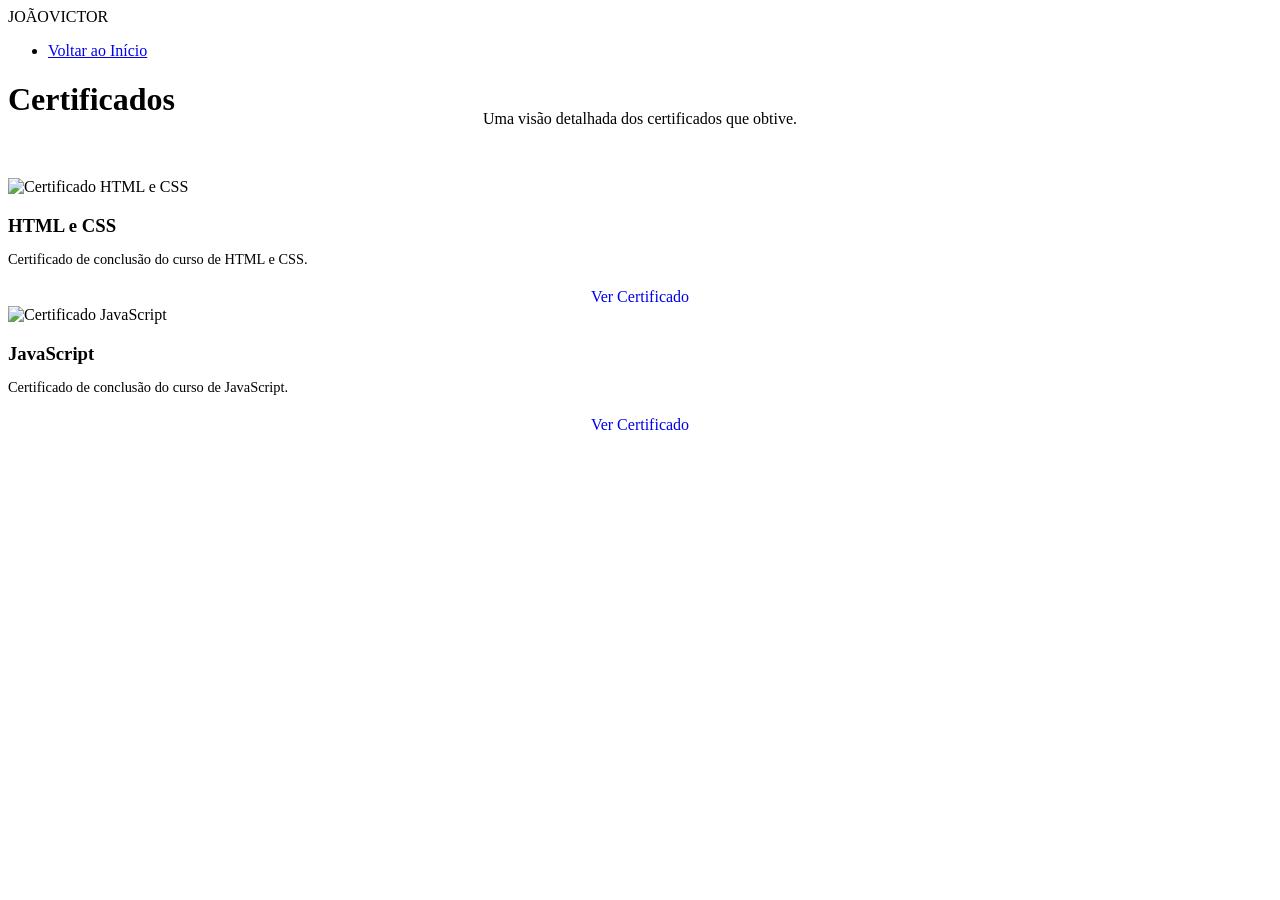
==== pages/certificados.html @ 56cbf88a "nova pag" ====
<!DOCTYPE html>
<html lang="pt-br">
<head>
    <meta charset="UTF-8">
    <meta name="viewport" content="width=device-width, initial-scale=1.0">
    <title> Certificados | João Victor</title>
</head>
<body>
    
    <header class="header-container">
        <nav class="navegacao">
            <div class="logo">JOÃO<span>VICTOR</span></div>
            <ul class="menu">
                <li><a href="../index.html" class="menu-link">Voltar ao Início</a></li>
            </ul>
        </nav>
    </header>

    <main class="section-container">
        <div class="catalog-header" data-anime="up">
            <h1 class="section-title">Certificados</h1>
            <p style="text-align: center; color: var(--text-gray); margin-top: -30px; margin-bottom: 50px;">
                Uma visão detalhada dos certificados que obtive.
            </p>
        </div>

        <div class="certificados-grid">

            <div class="certificado-card" data-anime="up">
                <div class="card-img">
                    <img src="../assets/IMG/certificado-html-css.png" alt="Certificado HTML e CSS">
                </div>
                <div class="card-body">
                    <h3 style="color: var(--primary); margin-bottom: 10px;">HTML e CSS</h3>
                    <p style="color: var(--text-gray); font-size: 0.9rem; margin-bottom: 15px;">
                        Certificado de conclusão do curso de HTML e CSS.
                    </p>
                    <a href="../assets/IMG/certificado-html-css.png" class="btn-enviar" style="display: block; text-align: center; text-decoration: none; margin-top: 20px;">Ver Certificado</a>
                </div>
            </div>

            <div class="certificado-card" data-anime="up">
                <div class="card-img">
                    <img src="../assets/IMG/certificado-js.png" alt="Certificado JavaScript">
                </div>
                <div class="card-body">
                    <h3 style="color: var(--primary); margin-bottom: 10px;">JavaScript</h3>
                    <p style="color: var(--text-gray); font-size: 0.9rem; margin-bottom: 15px;">
                        Certificado de conclusão do curso de JavaScript.
                    </p>
                    <a href="../assets/IMG/certificado-js.png" class="btn-enviar" style="display: block; text-align: center; text-decoration: none; margin-top: 20px;">Ver Certificado</a>
                </div>
            </div>

        </div>
</body>
</html>
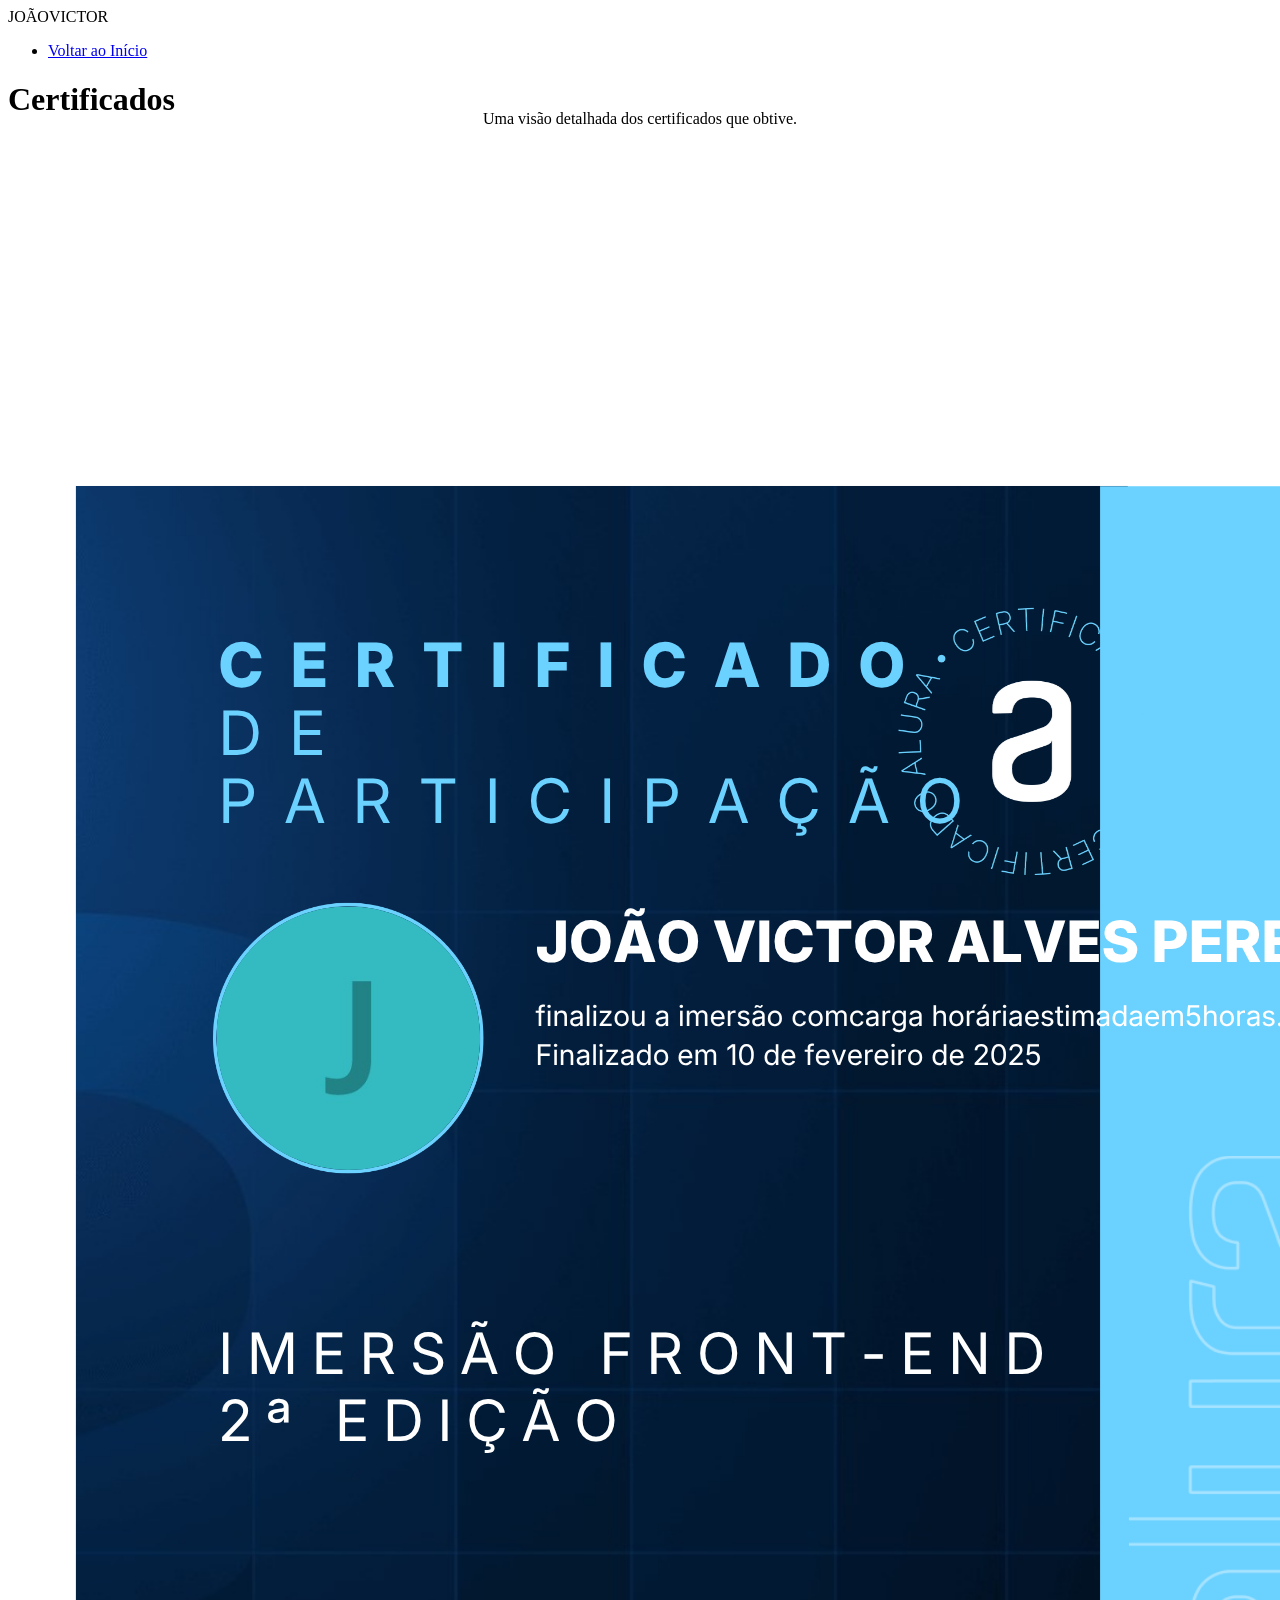
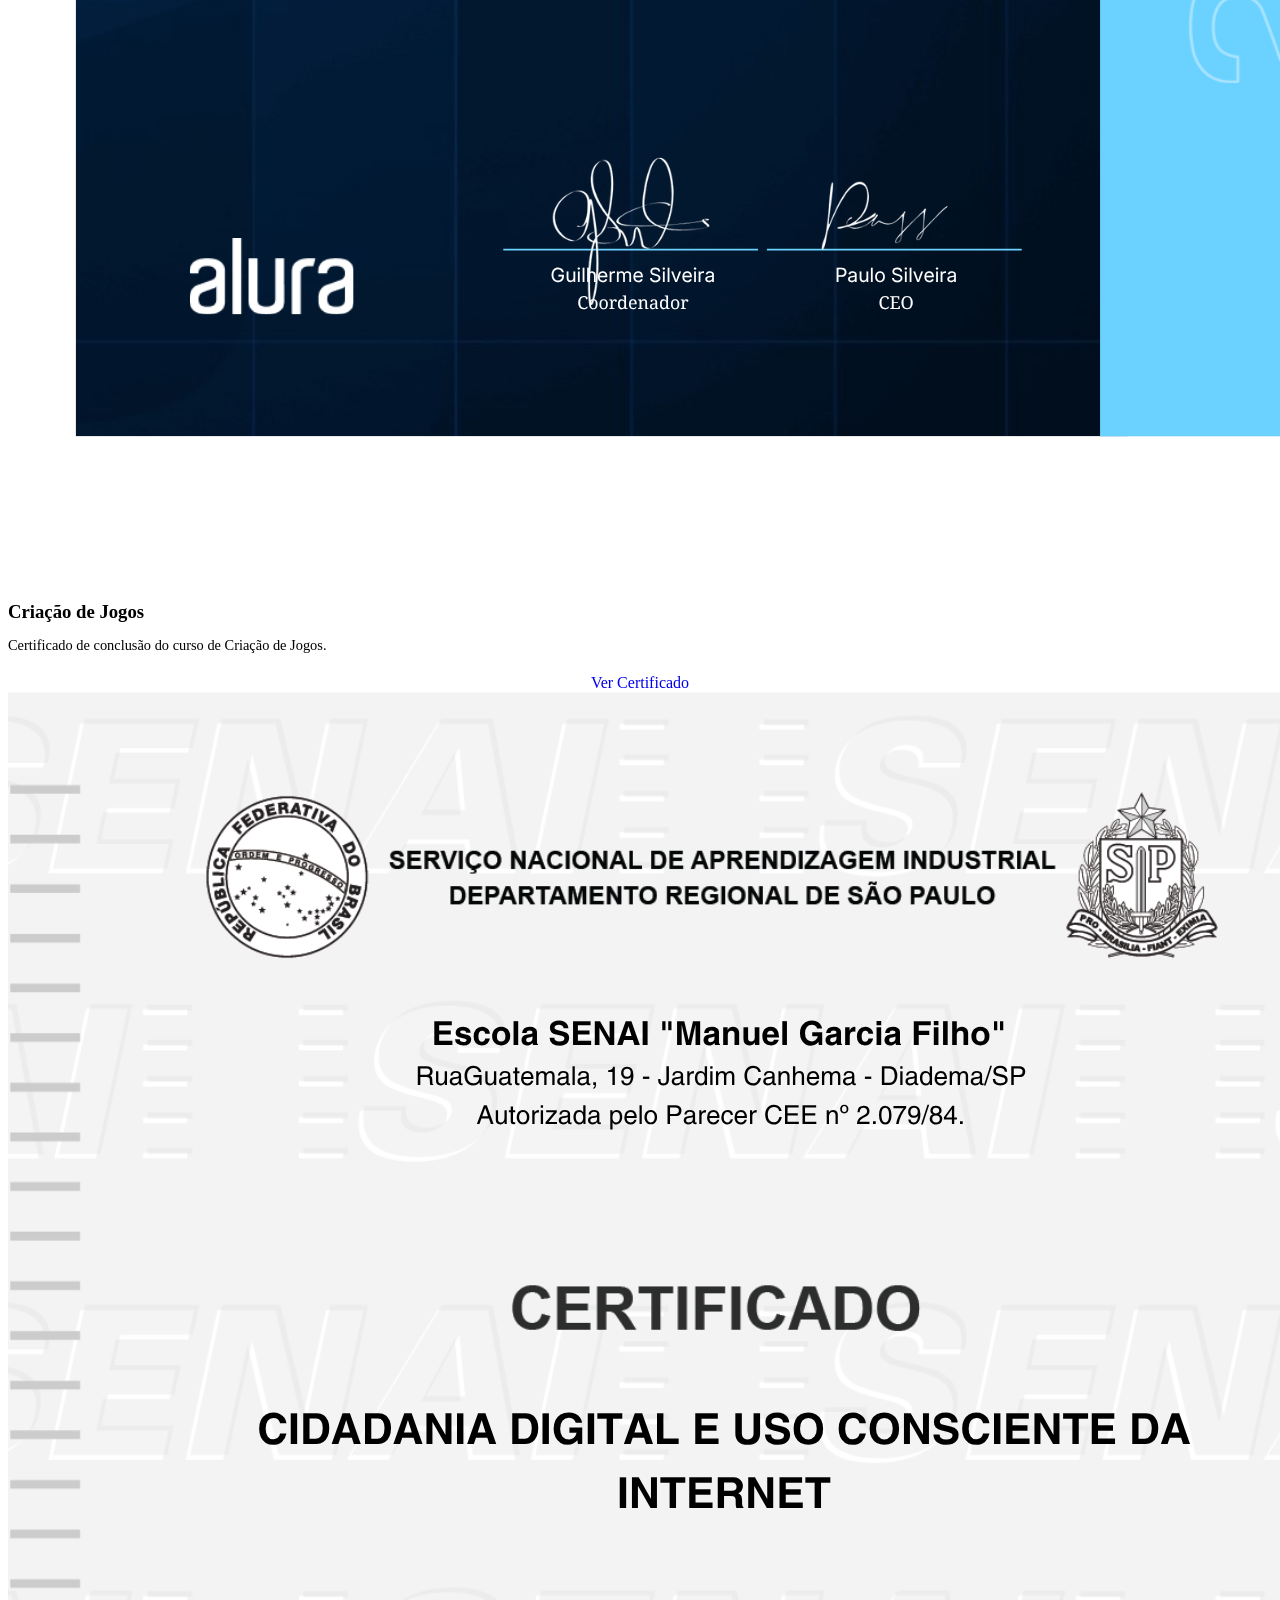
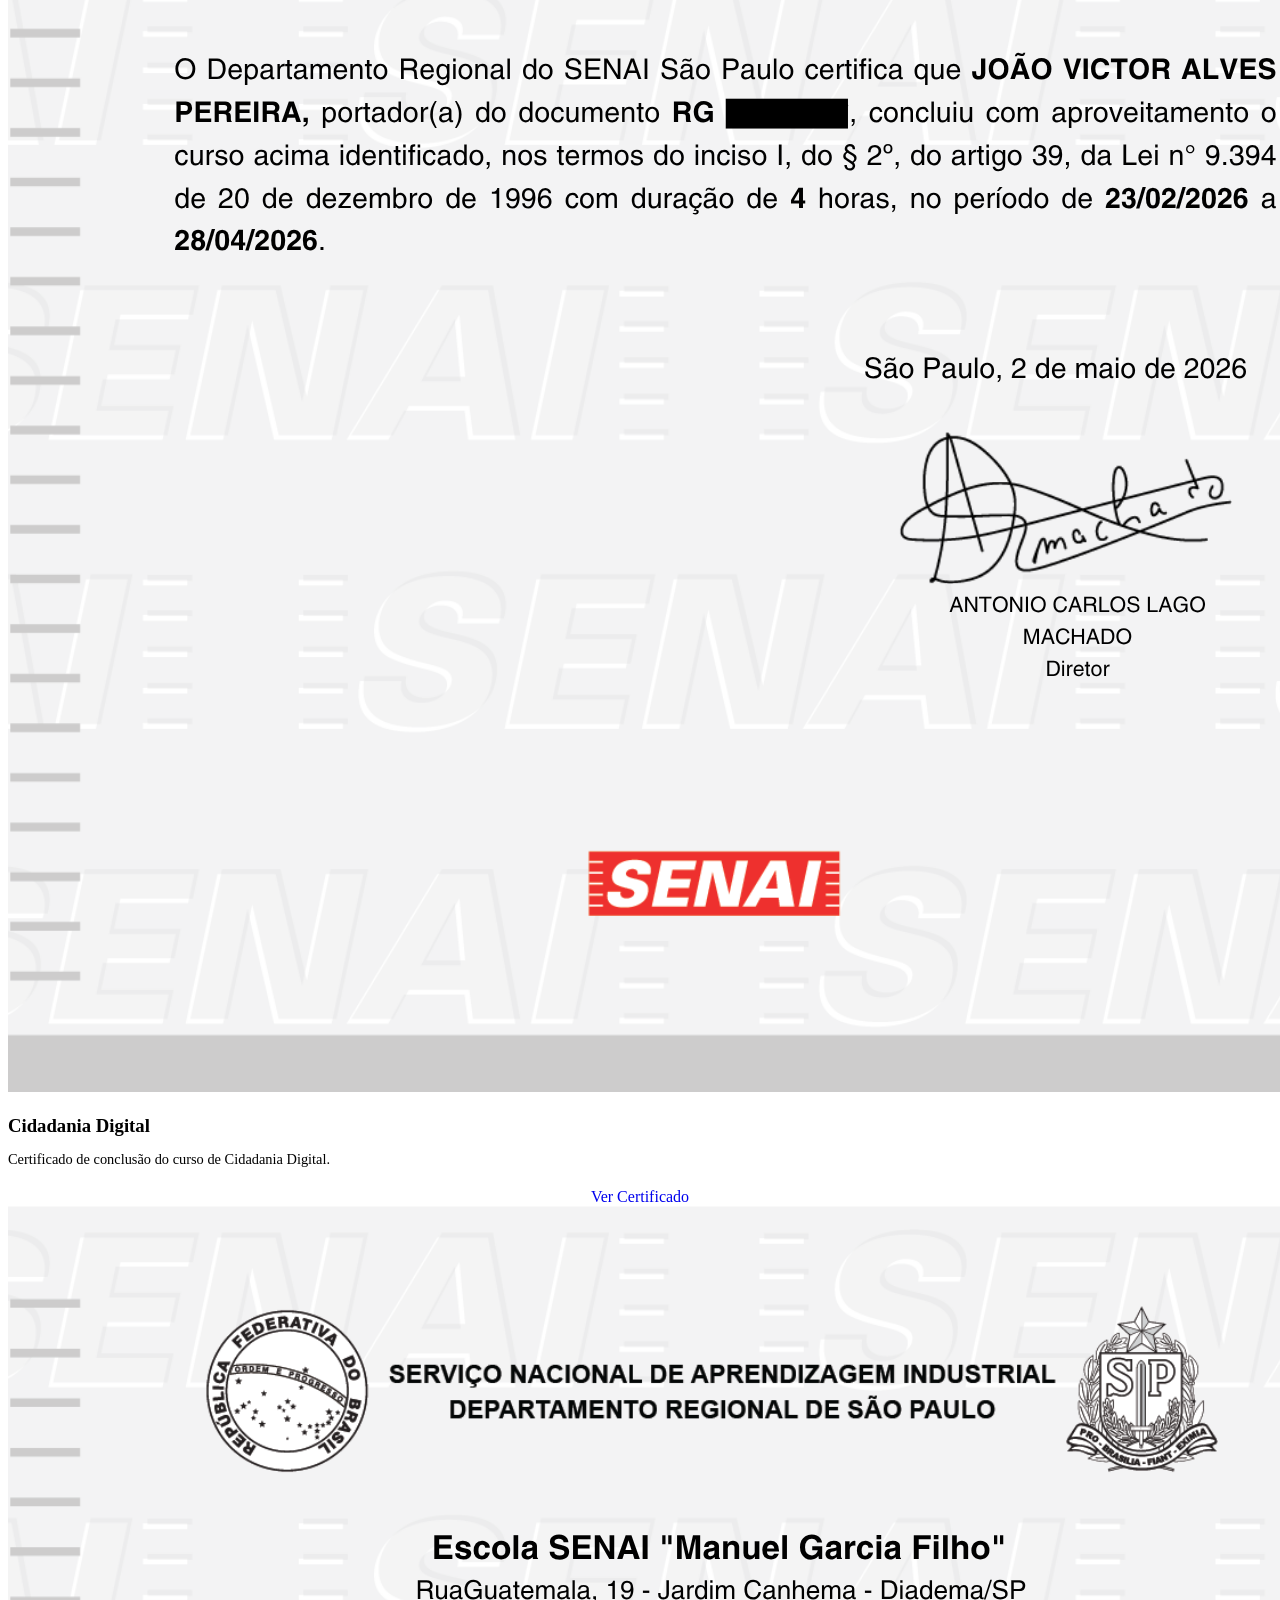
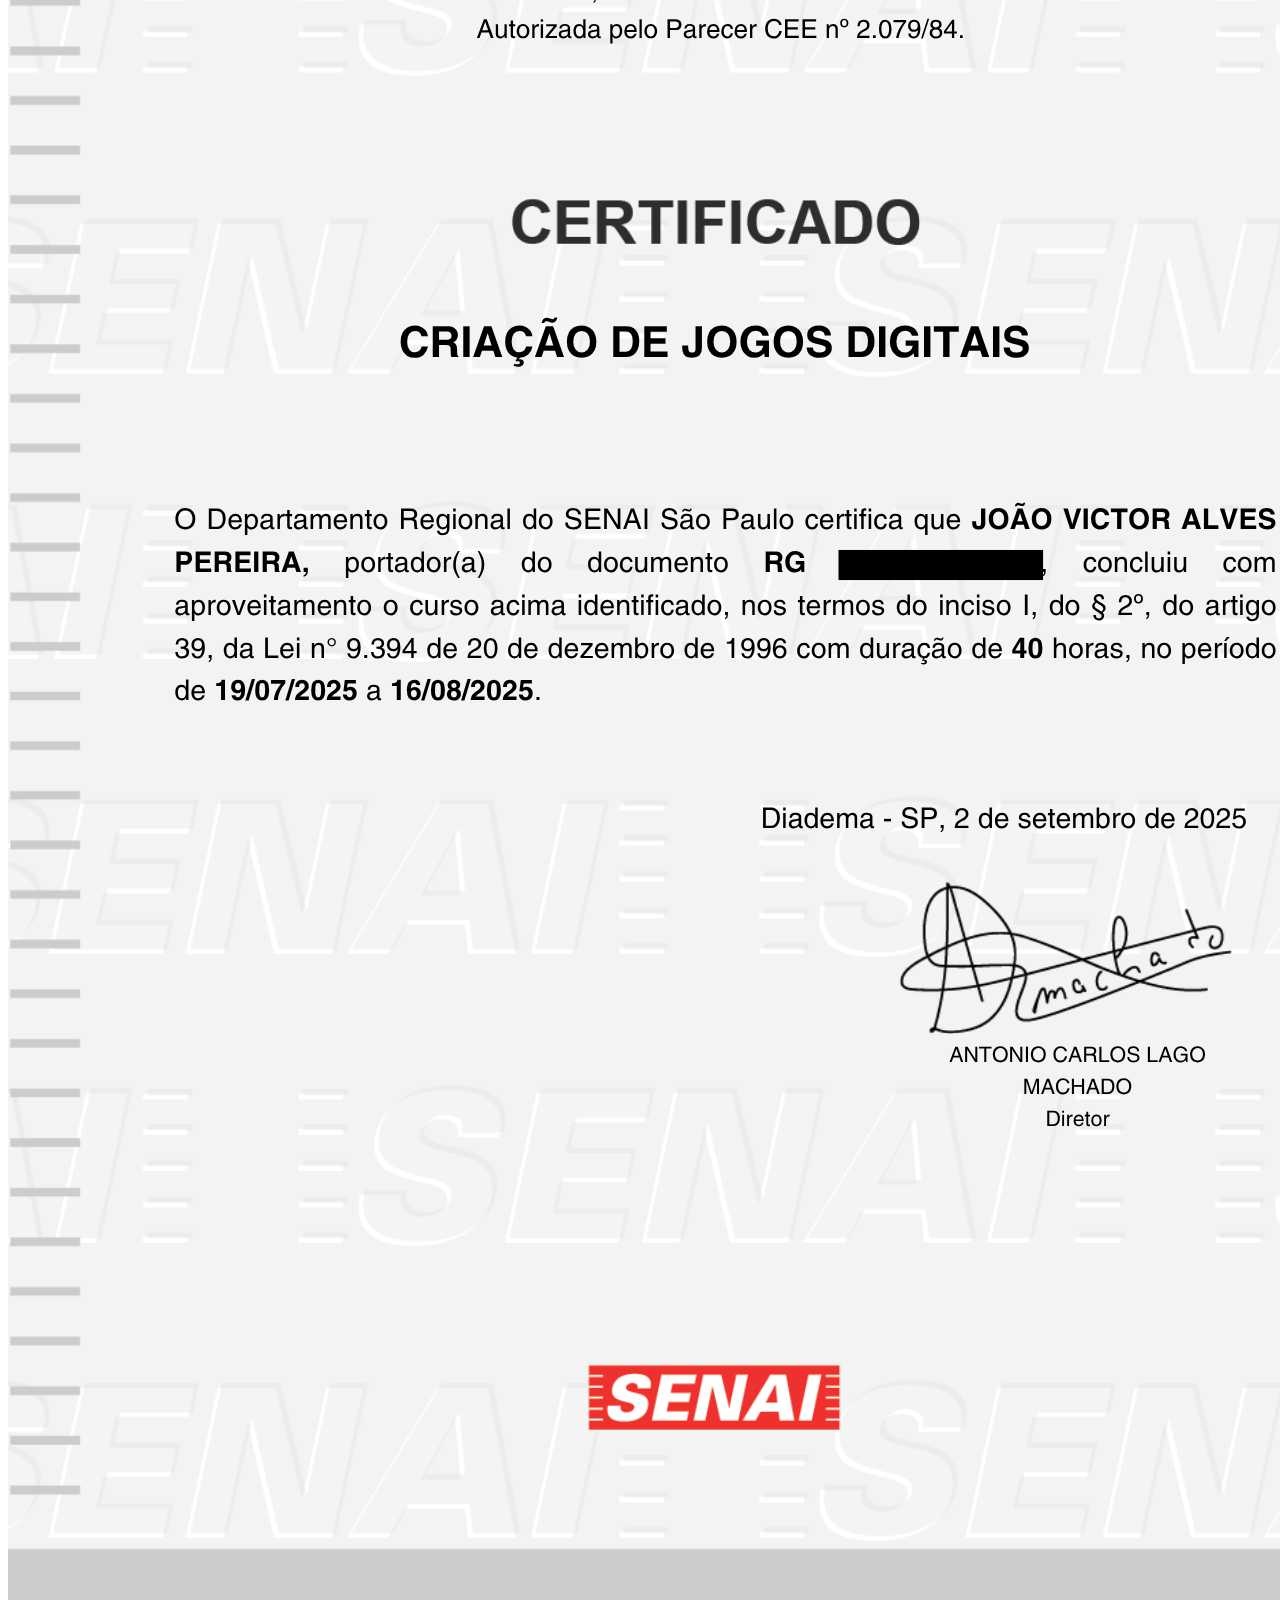
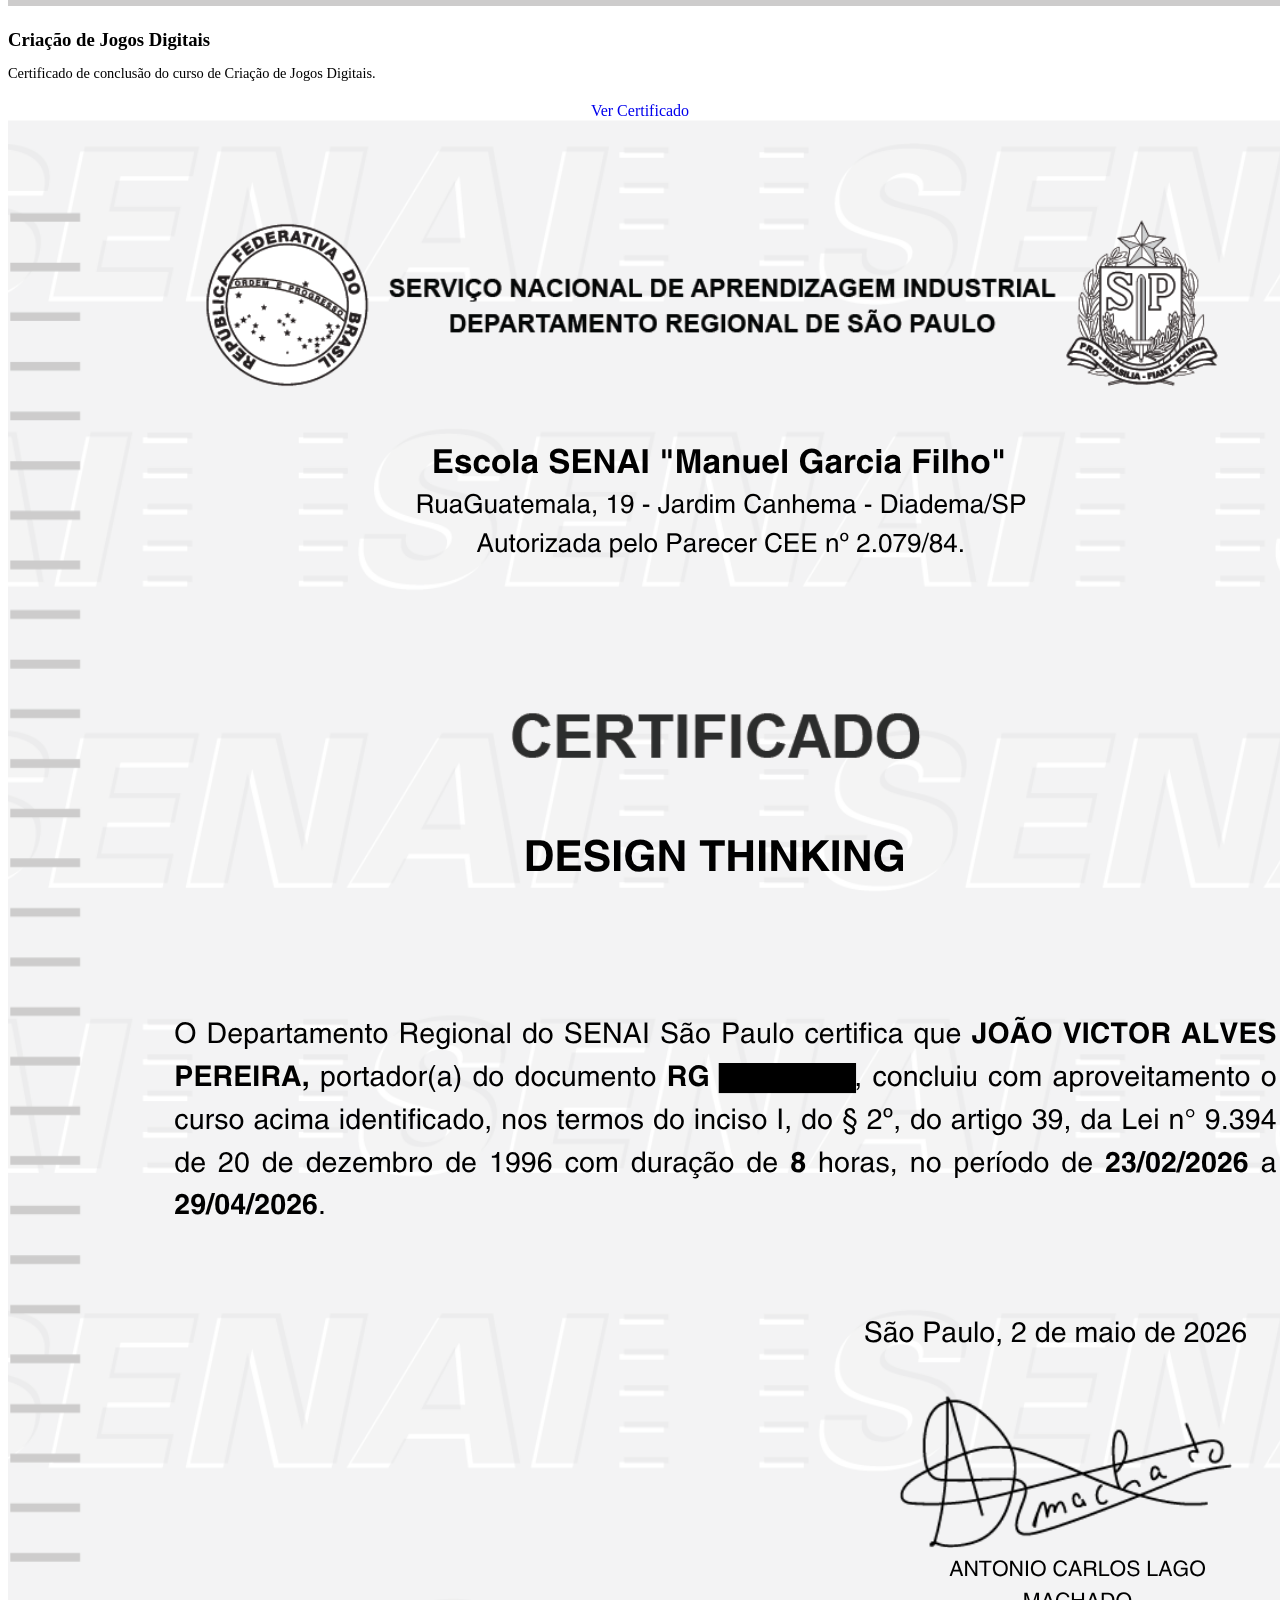
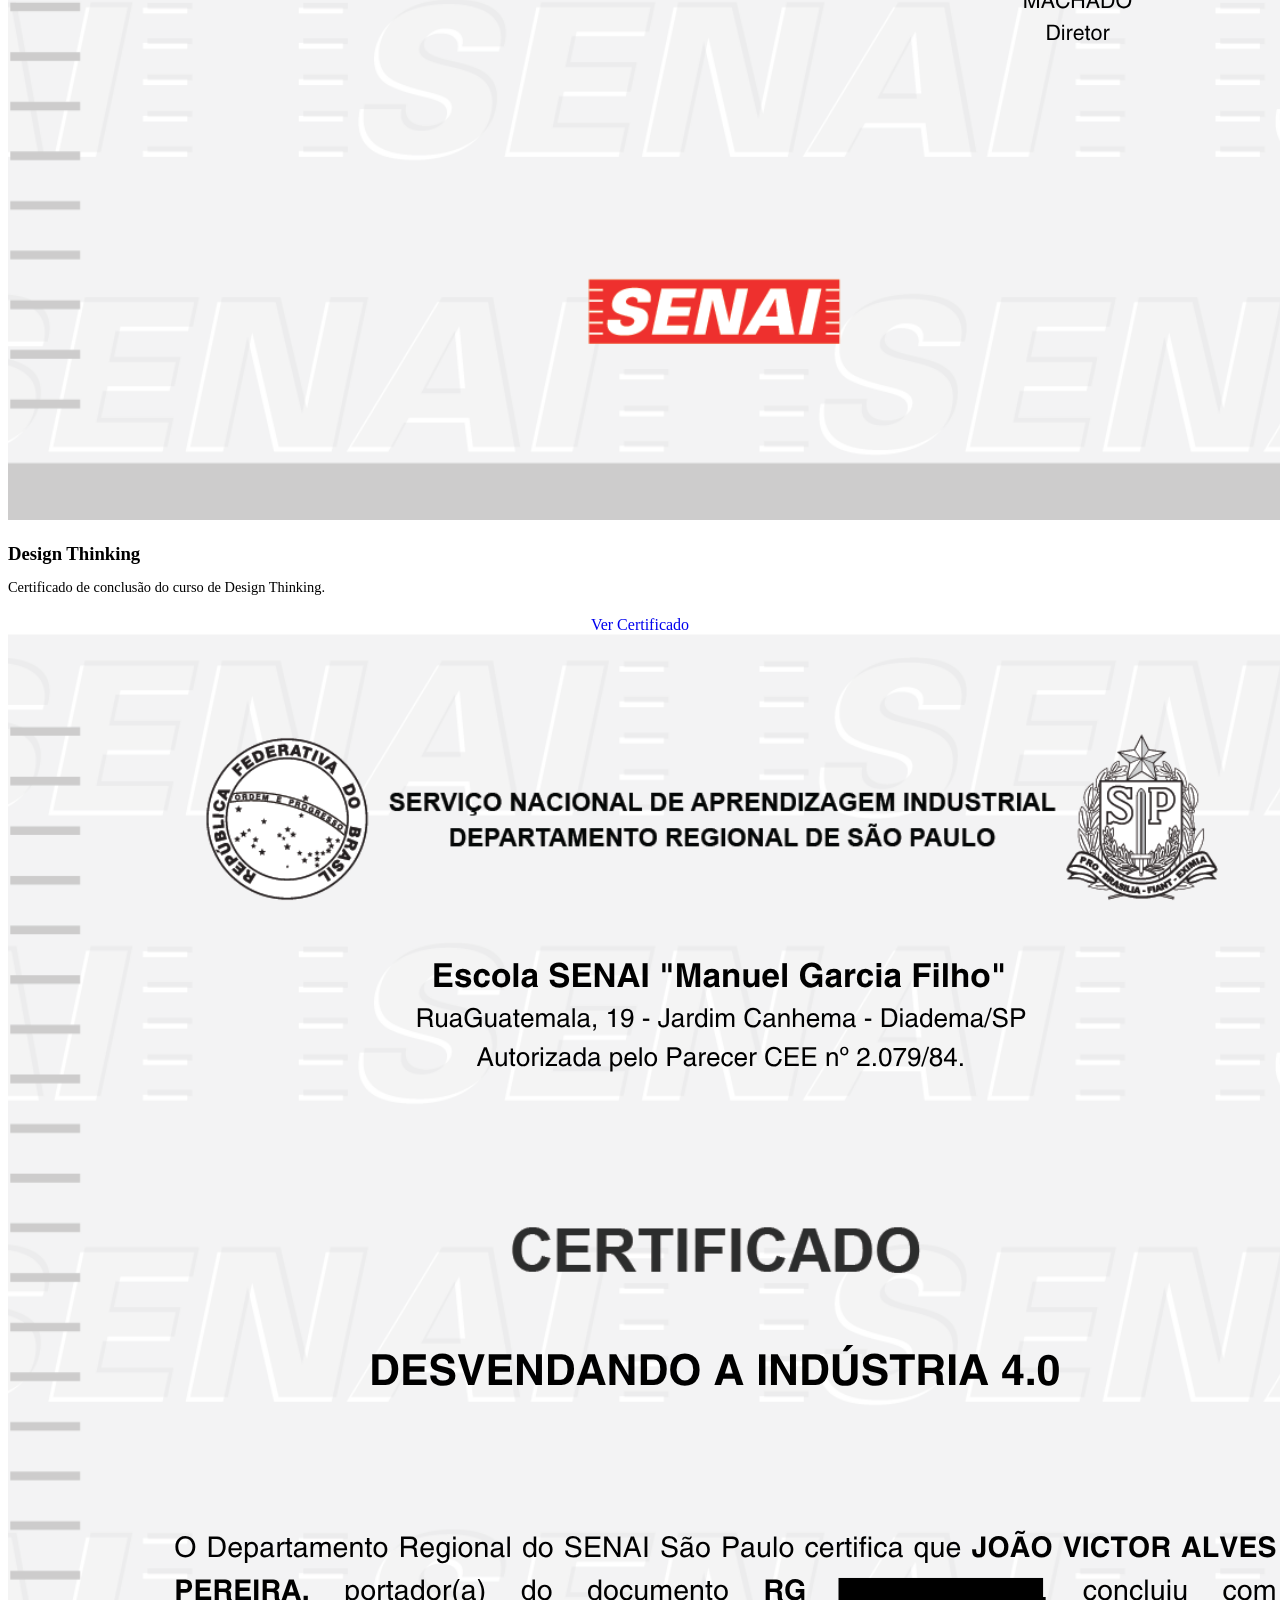
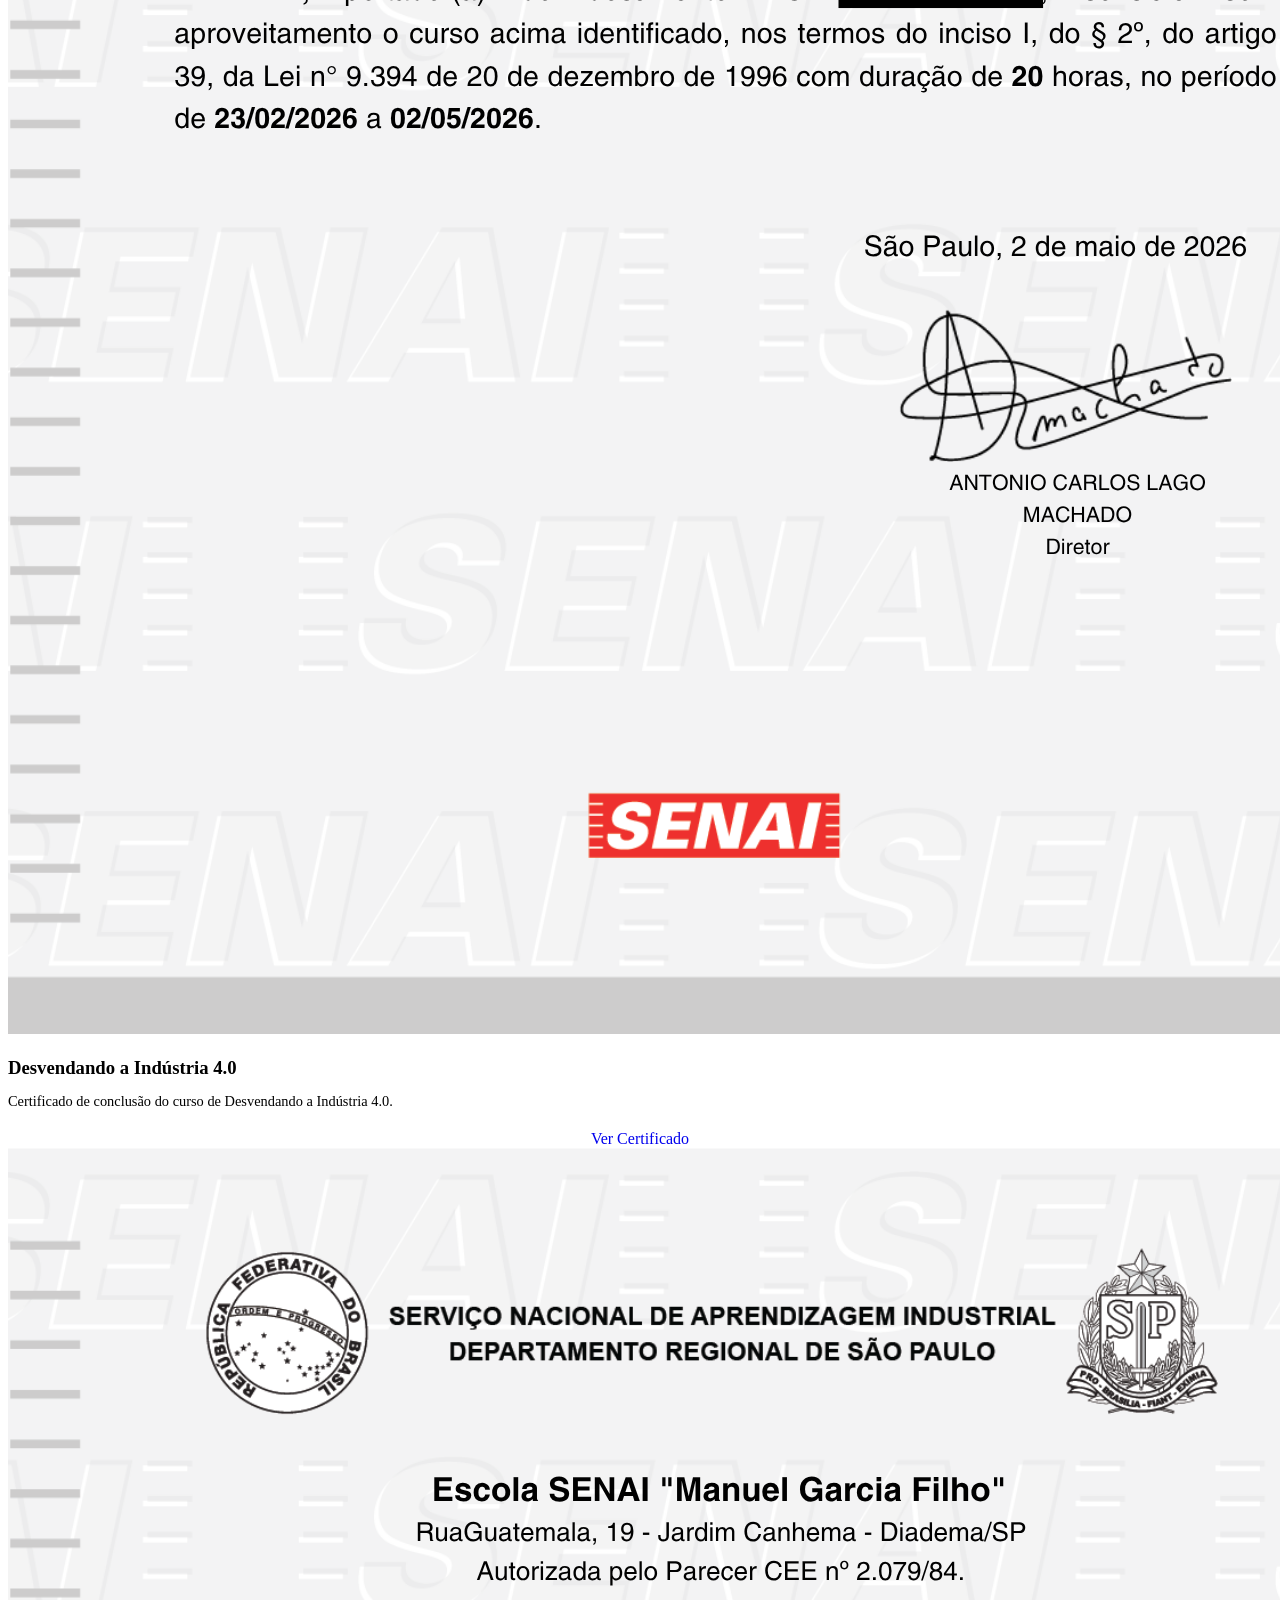
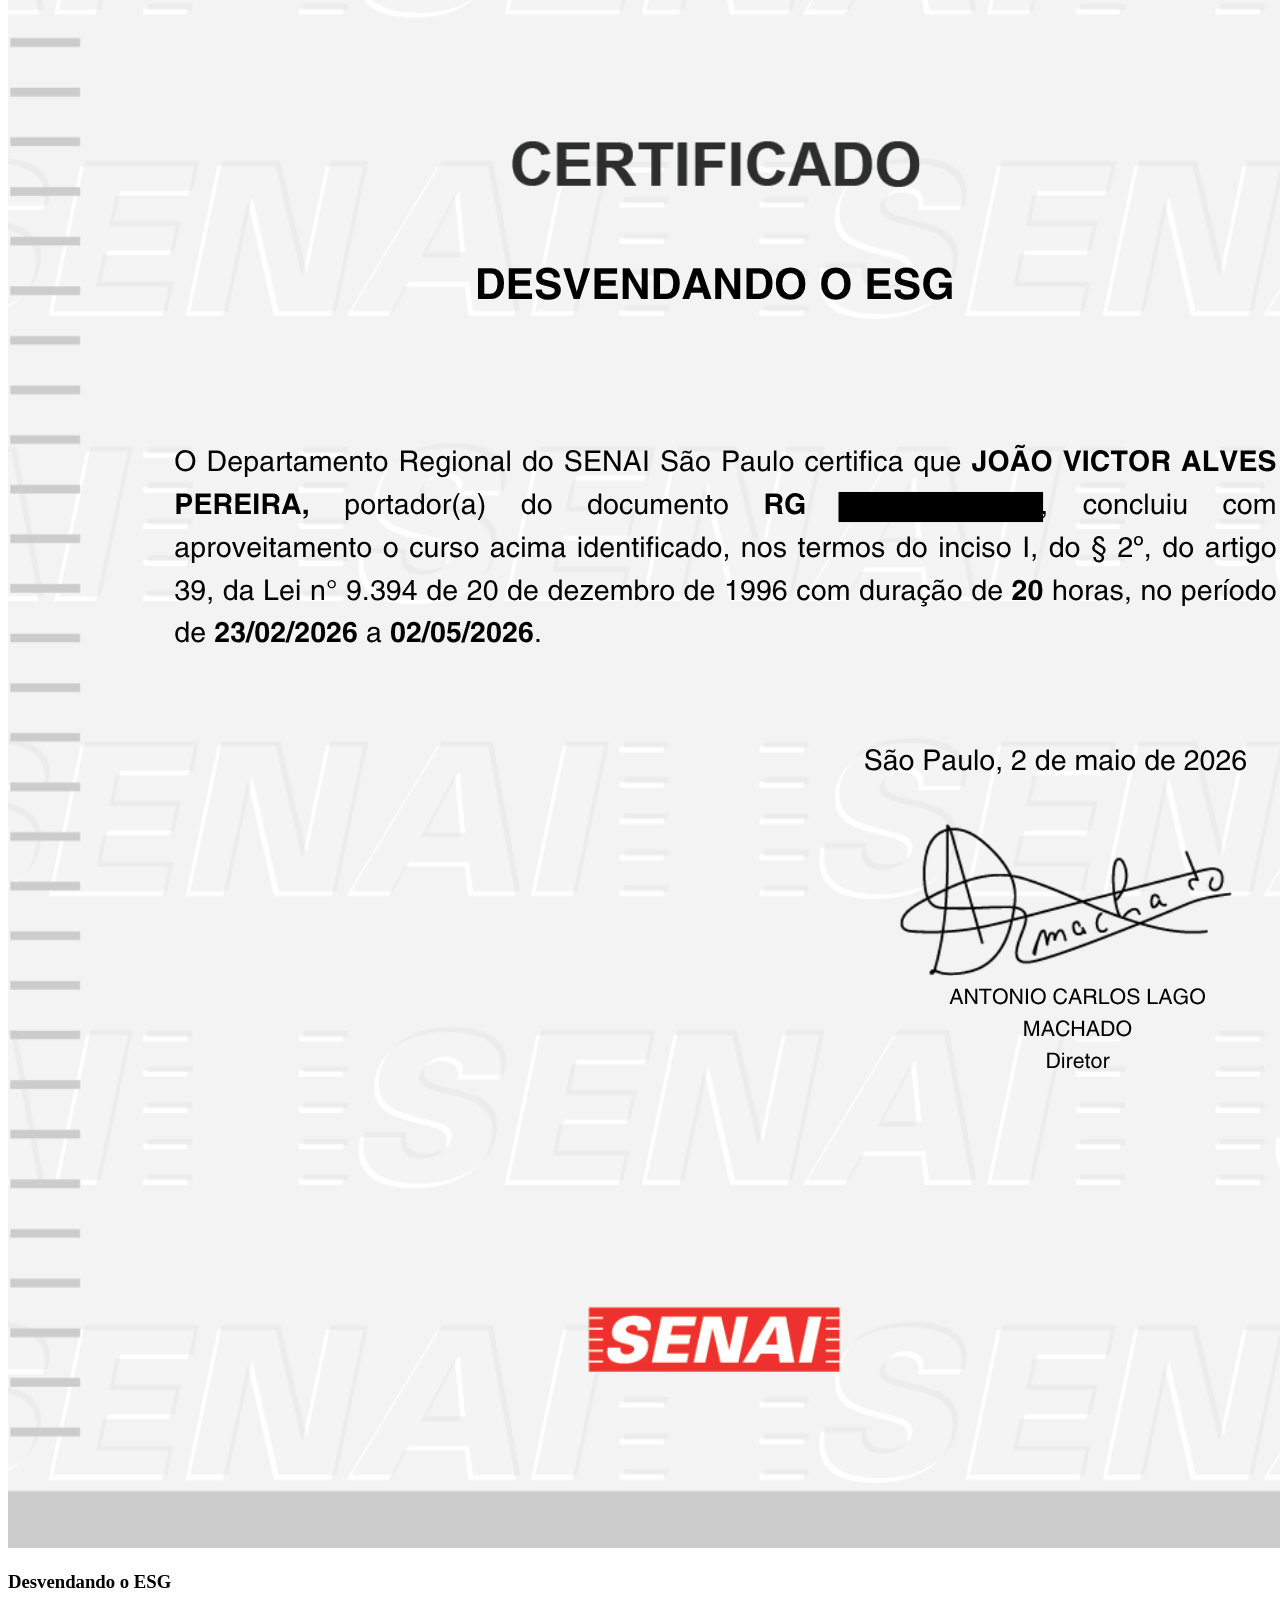
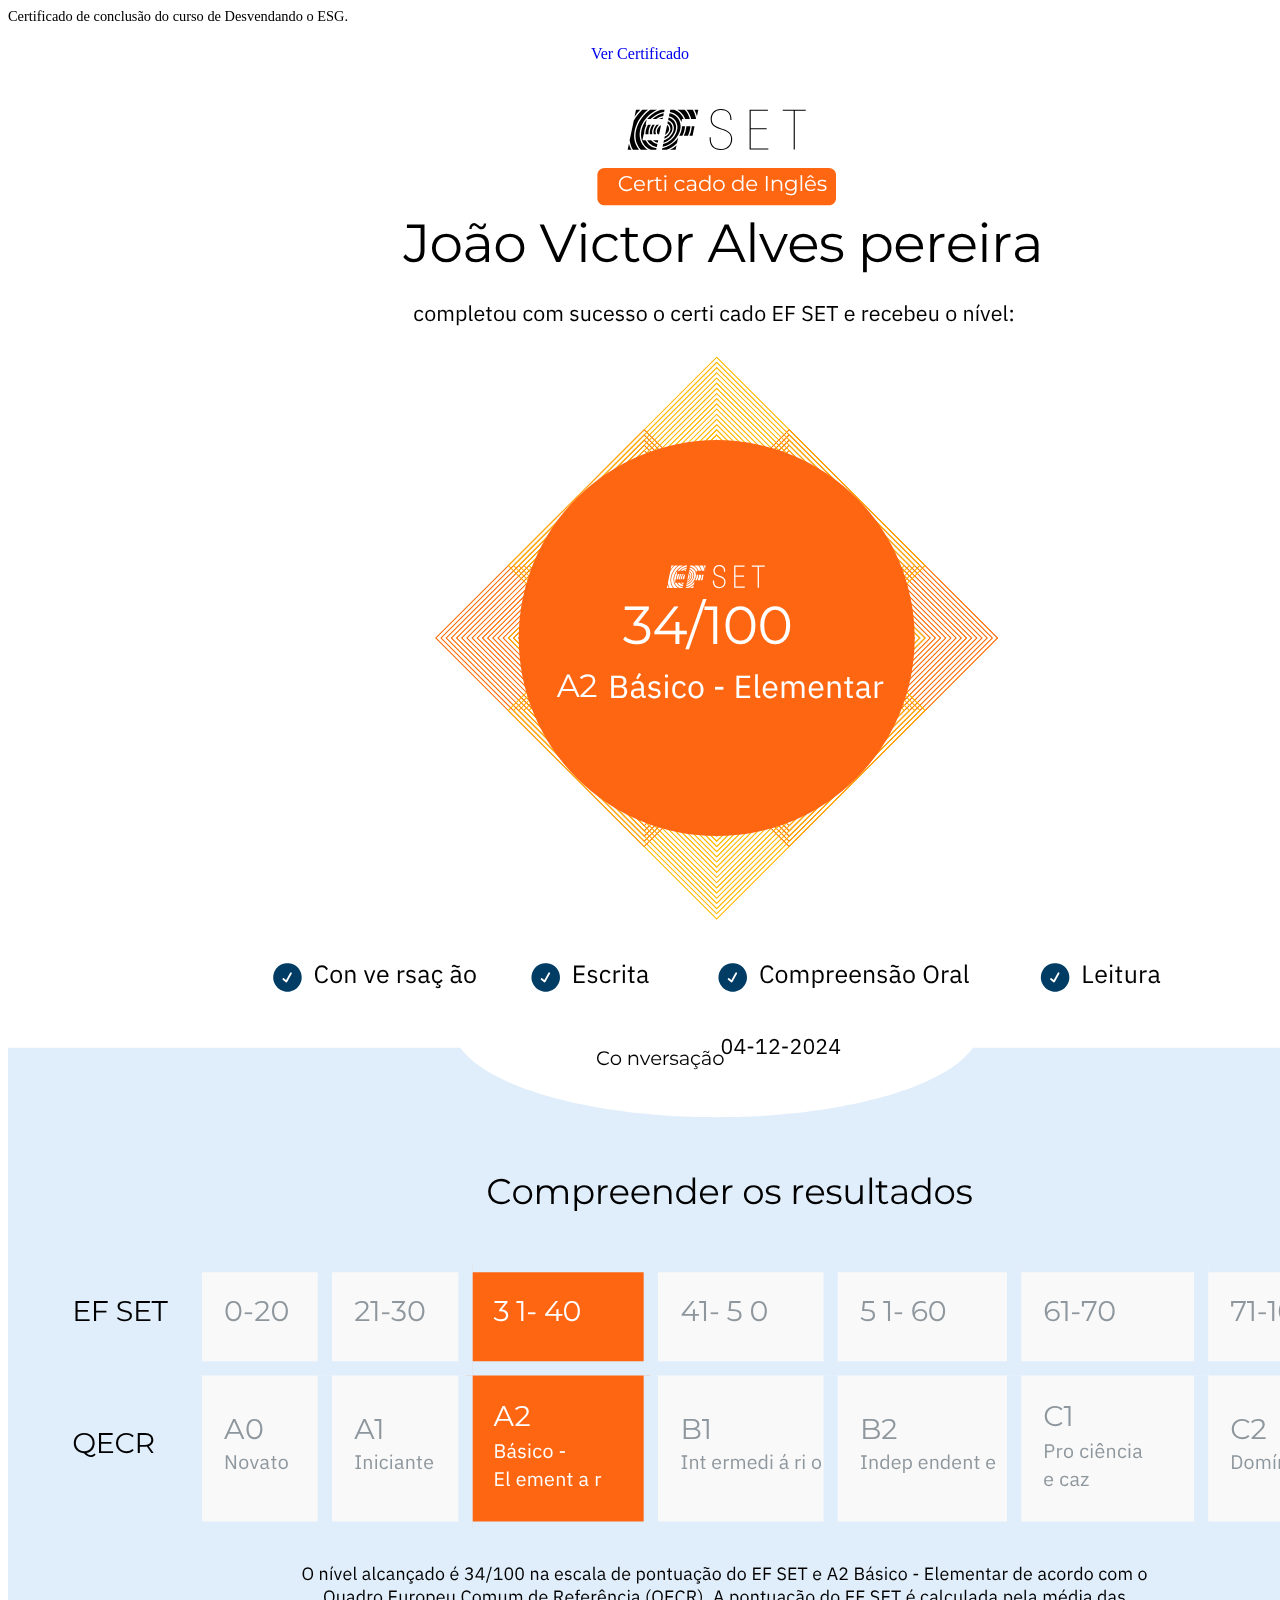
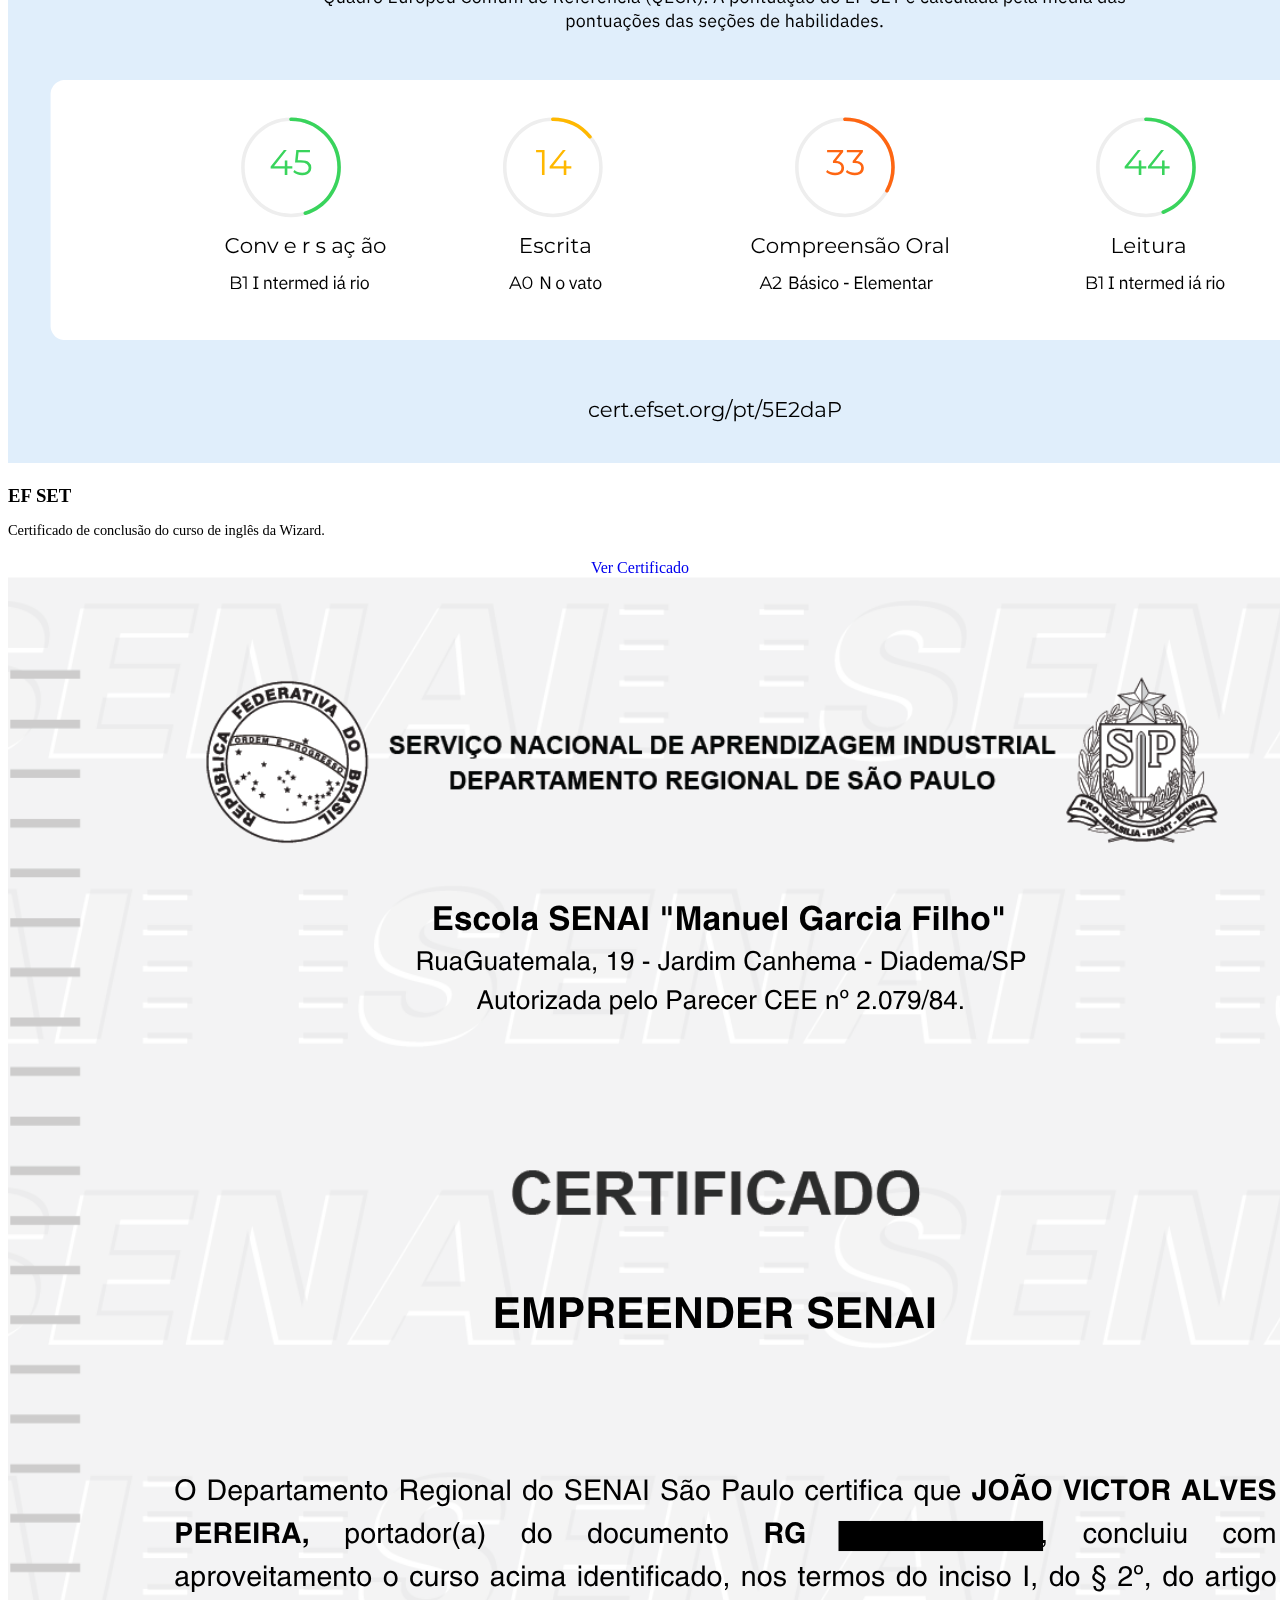
==== commit 974d655b: "adicionado nova pag e certificados" ====
--- a/pages/certificados.html
+++ b/pages/certificados.html
@@ -28,27 +28,209 @@
 
             <div class="certificado-card" data-anime="up">
                 <div class="card-img">
-                    <img src="../assets/IMG/certificado-html-css.png" alt="Certificado HTML e CSS">
-                </div>
-                <div class="card-body">
-                    <h3 style="color: var(--primary); margin-bottom: 10px;">HTML e CSS</h3>
-                    <p style="color: var(--text-gray); font-size: 0.9rem; margin-bottom: 15px;">
-                        Certificado de conclusão do curso de HTML e CSS.
-                    </p>
-                    <a href="../assets/IMG/certificado-html-css.png" class="btn-enviar" style="display: block; text-align: center; text-decoration: none; margin-top: 20px;">Ver Certificado</a>
-                </div>
-            </div>
-
-            <div class="certificado-card" data-anime="up">
-                <div class="card-img">
-                    <img src="../assets/IMG/certificado-js.png" alt="Certificado JavaScript">
-                </div>
-                <div class="card-body">
-                    <h3 style="color: var(--primary); margin-bottom: 10px;">JavaScript</h3>
-                    <p style="color: var(--text-gray); font-size: 0.9rem; margin-bottom: 15px;">
-                        Certificado de conclusão do curso de JavaScript.
-                    </p>
-                    <a href="../assets/IMG/certificado-js.png" class="btn-enviar" style="display: block; text-align: center; text-decoration: none; margin-top: 20px;">Ver Certificado</a>
+                    <img src="../assets/IMG/certificados/alura.png" alt="Certificado Alura">
+                </div>
+                <div class="card-body">
+                    <h3 style="color: var(--primary); margin-bottom: 10px;">Criação de Jogos</h3>
+                    <p style="color: var(--text-gray); font-size: 0.9rem; margin-bottom: 15px;">
+                        Certificado de conclusão do curso de Criação de Jogos.
+                    </p>
+                    <a href="../assets/IMG/certificados/alura.png" class="btn-enviar" style="display: block; text-align: center; text-decoration: none; margin-top: 20px;">Ver Certificado</a>
+                </div>
+            </div>
+
+            <div class="certificado-card" data-anime="up">
+                <div class="card-img">
+                    <img src="../assets/IMG/certificados/cidadania digital.png" alt="Certificado Cidadania Digital">
+                </div>
+                <div class="card-body">
+                    <h3 style="color: var(--primary); margin-bottom: 10px;">Cidadania Digital</h3>
+                    <p style="color: var(--text-gray); font-size: 0.9rem; margin-bottom: 15px;">
+                        Certificado de conclusão do curso de Cidadania Digital.
+                    </p>
+                    <a href="../assets/IMG/certificados/cidadania digital.png" class="btn-enviar" style="display: block; text-align: center; text-decoration: none; margin-top: 20px;">Ver Certificado</a>
+                </div>
+            </div>
+
+            <div class="certificado-card" data-anime="up">
+                <div class="card-img">
+                    <img src="../assets/IMG/certificados/criacao de jogos digitais.png" alt="Certificado Criação de Jogos Digitais">
+                </div>
+                <div class="card-body">
+                    <h3 style="color: var(--primary); margin-bottom: 10px;">Criação de Jogos Digitais</h3>
+                    <p style="color: var(--text-gray); font-size: 0.9rem; margin-bottom: 15px;">
+                        Certificado de conclusão do curso de Criação de Jogos Digitais.
+                    </p>
+                    <a href="../assets/IMG/certificados/criacao de jogos digitais.png" class="btn-enviar" style="display: block; text-align: center; text-decoration: none; margin-top: 20px;">Ver Certificado</a>
+                </div>
+            </div>
+
+            <div class="certificado-card" data-anime="up">
+                <div class="card-img">
+                    <img src="../assets/IMG/certificados/design thinking.png" alt="Certificado Design Thinking">
+                </div>
+                <div class="card-body">
+                    <h3 style="color: var(--primary); margin-bottom: 10px;">Design Thinking</h3>
+                    <p style="color: var(--text-gray); font-size: 0.9rem; margin-bottom: 15px;">
+                        Certificado de conclusão do curso de Design Thinking.
+                    </p>
+                    <a href="../assets/IMG/certificados/design thinking.png" class="btn-enviar" style="display: block; text-align: center; text-decoration: none; margin-top: 20px;">Ver Certificado</a>
+                </div>
+            </div>
+
+            <div class="certificado-card" data-anime="up">
+                <div class="card-img">
+                    <img src="../assets/IMG/certificados/desvendando a industria 4.0.png" alt="Certificado Desvendando a Indústria 4.0">
+                </div>
+                <div class="card-body">
+                    <h3 style="color: var(--primary); margin-bottom: 10px;">Desvendando a Indústria 4.0</h3>
+                    <p style="color: var(--text-gray); font-size: 0.9rem; margin-bottom: 15px;">
+                        Certificado de conclusão do curso de Desvendando a Indústria 4.0.
+                    </p>
+                    <a href="../assets/IMG/certificados/desvendando a industria 4.0.png" class="btn-enviar" style="display: block; text-align: center; text-decoration: none; margin-top: 20px;">Ver Certificado</a>
+                </div>
+            </div>
+
+            <div class="certificado-card" data-anime="up">
+                <div class="card-img">
+                    <img src="../assets/IMG/certificados/desvendando o esg.png" alt="Certificado Desvendando o ESG">
+                </div>
+                <div class="card-body">
+                    <h3 style="color: var(--primary); margin-bottom: 10px;">Desvendando o ESG</h3>
+                    <p style="color: var(--text-gray); font-size: 0.9rem; margin-bottom: 15px;">
+                        Certificado de conclusão do curso de Desvendando o ESG.
+                    </p>
+                    <a href="../assets/IMG/certificados/desvendando o esg.png" class="btn-enviar" style="display: block; text-align: center; text-decoration: none; margin-top: 20px;">Ver Certificado</a>
+                </div>
+            </div>
+
+            <div class="certificado-card" data-anime="up">
+                <div class="card-img">
+                    <img src="../assets/IMG/certificados/ef set.png" alt="Certificado EF SET">
+                </div>
+                <div class="card-body">
+                    <h3 style="color: var(--primary); margin-bottom: 10px;">EF SET</h3>
+                    <p style="color: var(--text-gray); font-size: 0.9rem; margin-bottom: 15px;">
+                        Certificado de conclusão do curso de inglês da Wizard.
+                    </p>
+                    <a href="../assets/IMG/certificados/ef set.png" class="btn-enviar" style="display: block; text-align: center; text-decoration: none; margin-top: 20px;">Ver Certificado</a>
+                </div>
+            </div>
+
+            <div class="certificado-card" data-anime="up">
+                <div class="card-img">
+                    <img src="../assets/IMG/certificados/empreender senai.png" alt="Certificado Empreender SENAI">
+                </div>
+                <div class="card-body">
+                    <h3 style="color: var(--primary); margin-bottom: 10px;">Empreender SENAI</h3>
+                    <p style="color: var(--text-gray); font-size: 0.9rem; margin-bottom: 15px;">
+                        Certificado de conclusão do curso de Empreender SENAI.
+                    </p>
+                    <a href="../assets/IMG/certificados/empreender senai.png" class="btn-enviar" style="display: block; text-align: center; text-decoration: none; margin-top: 20px;">Ver Certificado</a>
+                </div>
+            </div>
+
+            <div class="certificado-card" data-anime="up">
+                <div class="card-img">
+                    <img src="../assets/IMG/certificados/etica na inteligencia artificial.png" alt="Certificado Ética na Inteligência Artificial">
+                </div>
+                <div class="card-body">
+                    <h3 style="color: var(--primary); margin-bottom: 10px;">Ética na Inteligência Artificial</h3>
+                    <p style="color: var(--text-gray); font-size: 0.9rem; margin-bottom: 15px;">
+                        Certificado de conclusão do curso de Ética na Inteligência Artificial.
+                    </p>
+                    <a href="../assets/IMG/certificados/etica na inteligencia artificial.png" class="btn-enviar" style="display: block; text-align: center; text-decoration: none; margin-top: 20px;">Ver Certificado</a>
+                </div>
+            </div>
+
+            <div class="certificado-card" data-anime="up">
+                <div class="card-img">
+                    <img src="../assets/IMG/certificados/fundamentos da gestão de projetos aplicados na industria.png" alt="Certificado Fundamentos da Gestão de Projetos Aplicados na Indústria">
+                </div>
+                <div class="card-body">
+                    <h3 style="color: var(--primary); margin-bottom: 10px;">Fundamentos da Gestão de Projetos Aplicados na Indústria</h3>
+                    <p style="color: var(--text-gray); font-size: 0.9rem; margin-bottom: 15px;">
+                        Certificado de conclusão do curso de Fundamentos da Gestão de Projetos Aplicados na Indústria.
+                    </p>
+                    <a href="../assets/IMG/certificados/fundamentos da gestão de projetos aplicados na industria.png" class="btn-enviar" style="display: block; text-align: center; text-decoration: none; margin-top: 20px;">Ver Certificado</a>
+                </div>
+            </div>
+
+            <div class="certificado-card" data-anime="up">
+                <div class="card-img">
+                    <img src="../assets/IMG/certificados/fundamentos da inteligencia artificial.png" alt="Certificado Fundamentos da Inteligência Artificial">
+                </div>
+                <div class="card-body">
+                    <h3 style="color: var(--primary); margin-bottom: 10px;">Fundamentos da Inteligência Artificial</h3>
+                    <p style="color: var(--text-gray); font-size: 0.9rem; margin-bottom: 15px;">
+                        Certificado de conclusão do curso de Fundamentos da Inteligência Artificial.
+                    </p>
+                    <a href="../assets/IMG/certificados/fundamentos da inteligencia artificial.png" class="btn-enviar" style="display: block; text-align: center; text-decoration: none; margin-top: 20px;">Ver Certificado</a>
+                </div>
+            </div>
+
+            <div class="certificado-card" data-anime="up">
+                <div class="card-img">
+                    <img src="../assets/IMG/certificados/geração de valor circular e modelo de negocios.png" alt="Certificado Geração de Valor Circular e Modelo de Negócios">
+                </div>
+                <div class="card-body">
+                    <h3 style="color: var(--primary); margin-bottom: 10px;">Geração de Valor Circular e Modelo de Negócios</h3>
+                    <p style="color: var(--text-gray); font-size: 0.9rem; margin-bottom: 15px;">
+                        Certificado de conclusão do curso de Geração de Valor Circular e Modelo de Negócios.
+                    </p>
+                    <a href="../assets/IMG/certificados/geração de valor circular e modelo de negocios.png" class="btn-enviar" style="display: block; text-align: center; text-decoration: none; margin-top: 20px;">Ver Certificado</a>
+                </div>
+            </div>
+
+            <div class="certificado-card" data-anime="up">
+                <div class="card-img">
+                    <img src="../assets/IMG/certificados/gestao do tempo.png" alt="Certificado Gestão do Tempo">
+                </div>
+                <div class="card-body">
+                    <h3 style="color: var(--primary); margin-bottom: 10px;">Gestão do Tempo</h3>
+                    <p style="color: var(--text-gray); font-size: 0.9rem; margin-bottom: 15px;">
+                        Certificado de conclusão do curso de Gestão do Tempo.
+                    </p>
+                    <a href="../assets/IMG/certificados/gestao do tempo.png" class="btn-enviar" style="display: block; text-align: center; text-decoration: none; margin-top: 20px;">Ver Certificado</a>
+                </div>
+            </div>
+
+            <div class="certificado-card" data-anime="up">
+                <div class="card-img">
+                    <img src="../assets/IMG/certificados/fundamentos da gestão de projetos aplicados na industria.png" alt="Certificado Fundamentos da Gestão de Projetos Aplicados na Indústria">
+                </div>
+                <div class="card-body">
+                    <h3 style="color: var(--primary); margin-bottom: 10px;">Fundamentos da Gestão de Projetos Aplicados na Indústria</h3>
+                    <p style="color: var(--text-gray); font-size: 0.9rem; margin-bottom: 15px;">
+                        Certificado de conclusão do curso de Fundamentos da Gestão de Projetos Aplicados na Indústria.
+                    </p>
+                    <a href="../assets/IMG/certificados/fundamentos da gestão de projetos aplicados na industria.png" class="btn-enviar" style="display: block; text-align: center; text-decoration: none; margin-top: 20px;">Ver Certificado</a>
+                </div>
+            </div>
+
+            <div class="certificado-card" data-anime="up">
+                <div class="card-img">
+                    <img src="../assets/IMG/certificados/por dentro da segurançca cibernetica.png" alt="Certificado Por Dentro da Segurança Cibernética">
+                </div>
+                <div class="card-body">
+                    <h3 style="color: var(--primary); margin-bottom: 10px;">Por Dentro da Segurança Cibernética</h3>
+                    <p style="color: var(--text-gray); font-size: 0.9rem; margin-bottom: 15px;">
+                        Certificado de conclusão do curso de Por Dentro da Segurança Cibernética.
+                    </p>
+                    <a href="../assets/IMG/certificados/por dentro da segurançca cibernetica.png" class="btn-enviar" style="display: block; text-align: center; text-decoration: none; margin-top: 20px;">Ver Certificado</a>
+                </div>
+            </div>
+
+            <div class="certificado-card" data-anime="up">
+                <div class="card-img">
+                    <img src="../assets/IMG/certificados/segurança no trabalho.png" alt="Certificado Segurança no Trabalho">
+                </div>
+                <div class="card-body">
+                    <h3 style="color: var(--primary); margin-bottom: 10px;">Segurança no Trabalho</h3>
+                    <p style="color: var(--text-gray); font-size: 0.9rem; margin-bottom: 15px;">
+                        Certificado de conclusão do curso de Segurança no Trabalho.
+                    </p>
+                    <a href="../assets/IMG/certificados/segurança no trabalho.png" class="btn-enviar" style="display: block; text-align: center; text-decoration: none; margin-top: 20px;">Ver Certificado</a>
                 </div>
             </div>
 
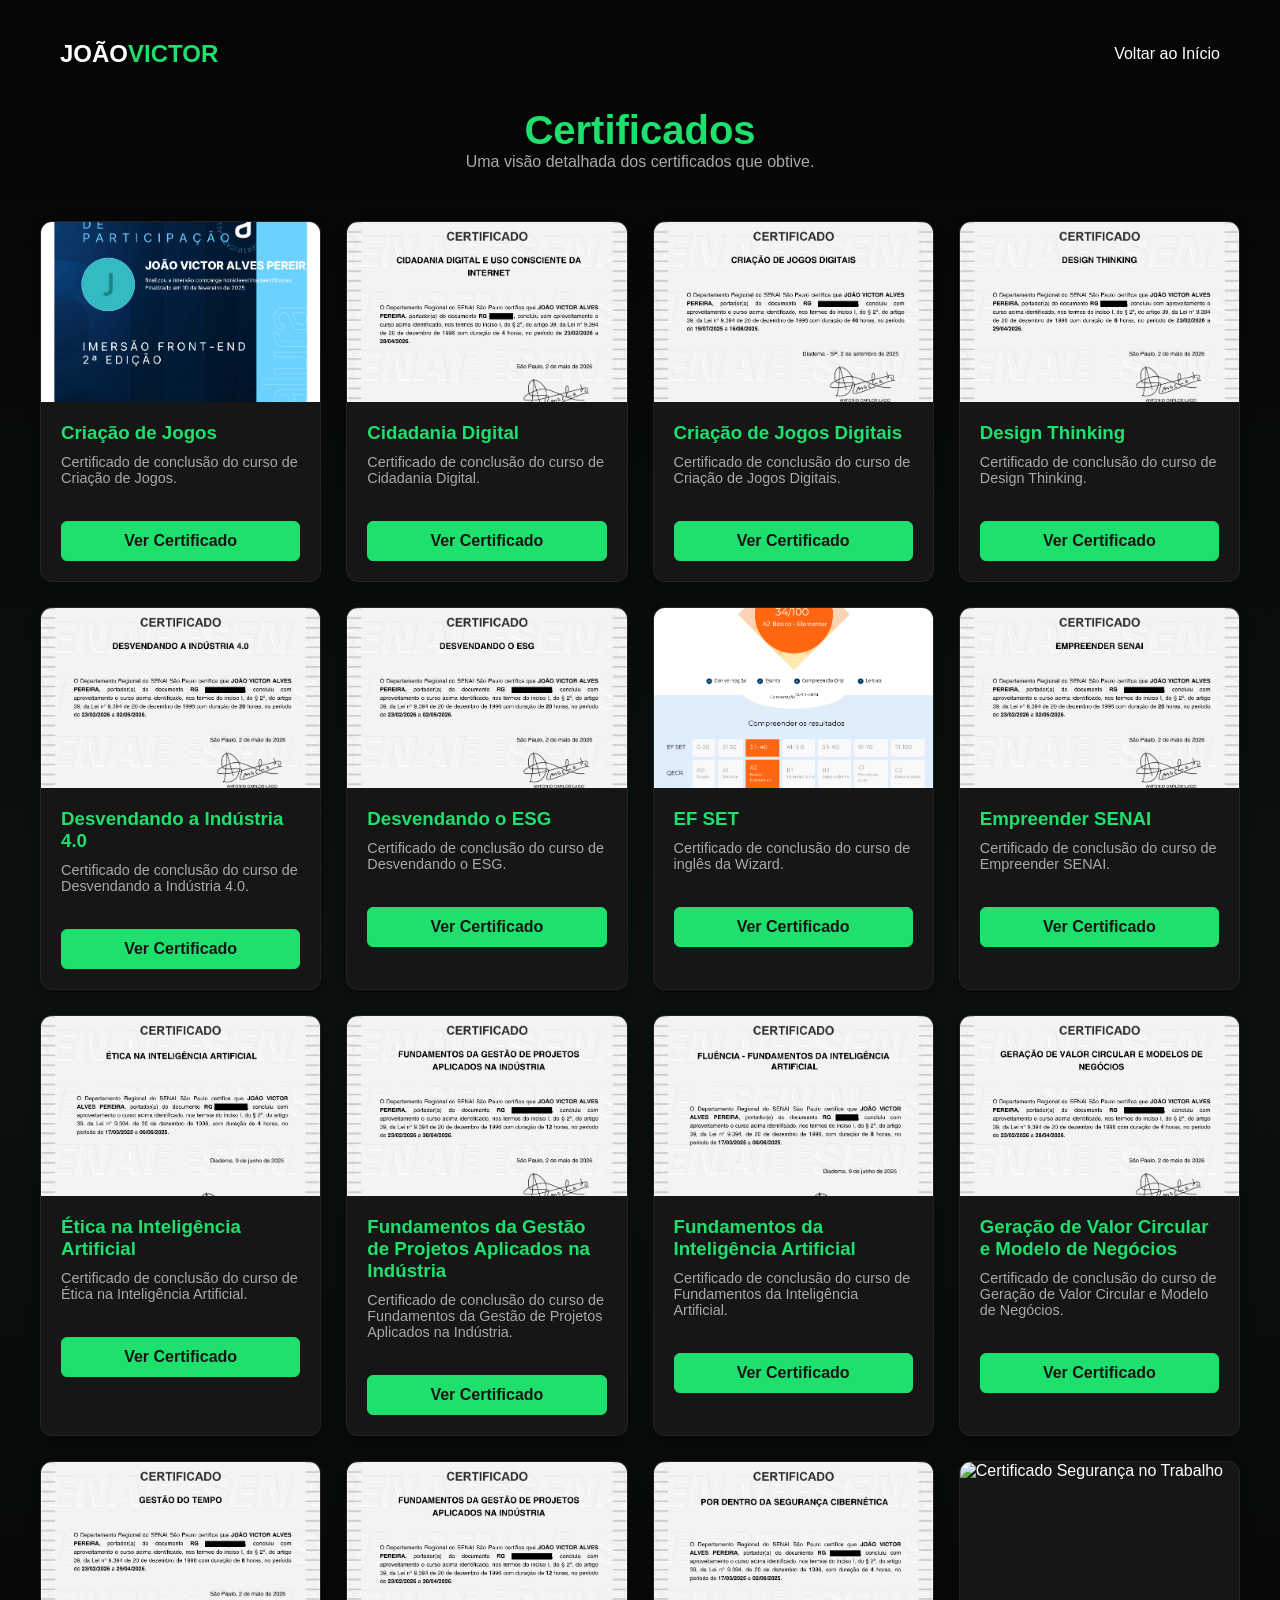
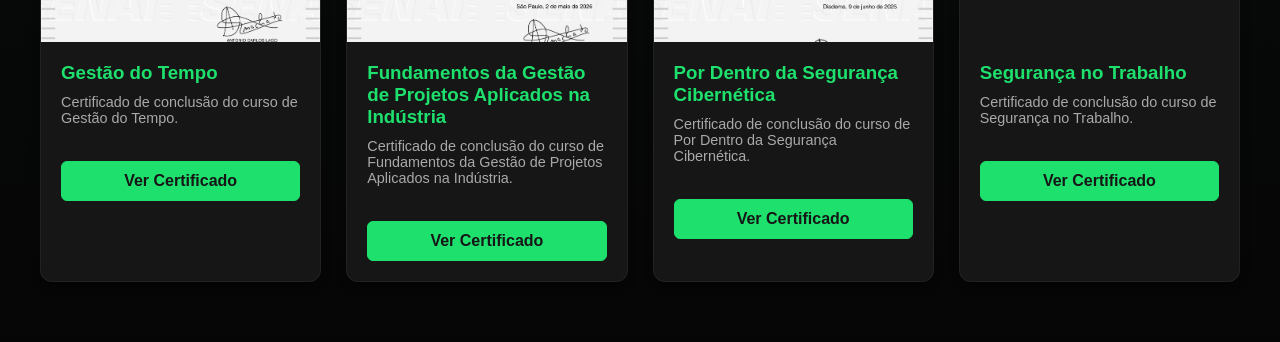
==== commit d06e39e7: "CSS ARUMADO" ====
--- a/pages/certificados.html
+++ b/pages/certificados.html
@@ -4,6 +4,7 @@
     <meta charset="UTF-8">
     <meta name="viewport" content="width=device-width, initial-scale=1.0">
     <title> Certificados | João Victor</title>
+    <link rel="stylesheet" href="../assets/css/certificados.css">
 </head>
 <body>
     
@@ -171,14 +172,14 @@
 
             <div class="certificado-card" data-anime="up">
                 <div class="card-img">
-                    <img src="../assets/IMG/certificados/geração de valor circular e modelo de negocios.png" alt="Certificado Geração de Valor Circular e Modelo de Negócios">
+                    <img src="../assets/IMG/certificados/geração de valior circular e modelo de negocios.png" alt="Certificado Geração de Valor Circular e Modelo de Negócios">
                 </div>
                 <div class="card-body">
                     <h3 style="color: var(--primary); margin-bottom: 10px;">Geração de Valor Circular e Modelo de Negócios</h3>
                     <p style="color: var(--text-gray); font-size: 0.9rem; margin-bottom: 15px;">
                         Certificado de conclusão do curso de Geração de Valor Circular e Modelo de Negócios.
                     </p>
-                    <a href="../assets/IMG/certificados/geração de valor circular e modelo de negocios.png" class="btn-enviar" style="display: block; text-align: center; text-decoration: none; margin-top: 20px;">Ver Certificado</a>
+                    <a href="../assets/IMG/certificados/geração de valior circular e modelo de negocios.png" class="btn-enviar" style="display: block; text-align: center; text-decoration: none; margin-top: 20px;">Ver Certificado</a>
                 </div>
             </div>
 
--- a/assets/css/certificados.css
+++ b/assets/css/certificados.css
@@ -0,0 +1,125 @@
+:root {
+  --primary: #1ee06d;           /* Verde Neon */
+  --bg-gradient: linear-gradient(to bottom, #050505, #0a110d, #050505);
+  --card-bg: #161616;           /* Fundo dos Cards */
+  --white: #ffffff;
+  --text-gray: #a9a9a9;         /* Texto Secundário */
+  --transition: 0.4s ease-in-out;
+}
+
+* {
+  box-sizing: border-box;
+  margin: 0;
+  padding: 0;
+}
+
+body {
+  background: var(--bg-gradient) !important;
+  color: var(--white);
+  font-family: 'Poppins', sans-serif;
+  min-height: 100vh;
+  overflow-x: hidden;
+}
+
+.header-container {
+  text-align: center;
+  padding: 40px 20px 20px;
+}
+
+.navegacao {
+  display: flex;
+  justify-content: space-between;
+  align-items: center;
+  max-width: 1200px;
+  margin: 0 auto;
+  padding: 0 20px;
+}
+
+.logo {
+  font-weight: 700;
+  font-size: 1.5rem;
+}
+
+.logo span {
+  color: var(--primary);
+}
+
+.menu {
+  list-style: none;
+}
+
+.menu-link {
+  color: var(--white);
+  text-decoration: none;
+  font-weight: 500;
+  transition: color var(--transition);
+}
+
+.menu-link:hover {
+  color: var(--primary);
+}
+
+.section-container {
+  padding: 20px 20px 60px;
+}   
+
+.section-title {
+  font-size: 2.5rem;
+  margin-bottom: 30px;
+  color: var(--primary);
+  text-align: center;
+}
+
+.certificados-grid {
+  display: grid;
+  grid-template-columns: repeat(auto-fit, minmax(280px, 1fr));
+  gap: 25px;
+  max-width: 1200px;
+  margin: 0 auto;
+}
+
+.certificado-card {
+  background: var(--card-bg);
+  border-radius: 12px;
+  overflow: hidden;
+  border: 1px solid rgba(255, 255, 255, 0.05);
+  box-shadow: 0 4px 10px rgba(0, 0, 0, 0.3);
+  transition: transform var(--transition), box-shadow var(--transition);
+  display: flex;
+  flex-direction: column;
+}
+
+.certificado-card:hover {
+  transform: translateY(-8px);
+  box-shadow: 0 8px 20px rgba(30, 224, 109, 0.2);
+  border-color: rgba(30, 224, 109, 0.3);
+}
+
+.card-img img {
+  width: 100%;
+  height: 180px;
+  object-fit: cover;
+  display: block;
+}
+
+.card-body {
+  padding: 20px;
+  display: flex;
+  flex-direction: column;
+  flex-grow: 1;
+}
+
+.btn-enviar {
+  background: var(--primary);
+  color: var(--card-bg);
+  border: 1px solid var(--primary);
+  padding: 10px 15px;
+  border-radius: 6px;
+  font-weight: 600;
+  transition: var(--transition);
+}
+
+.btn-enviar:hover {
+  background: var(--primary);
+  color: #050505;
+}
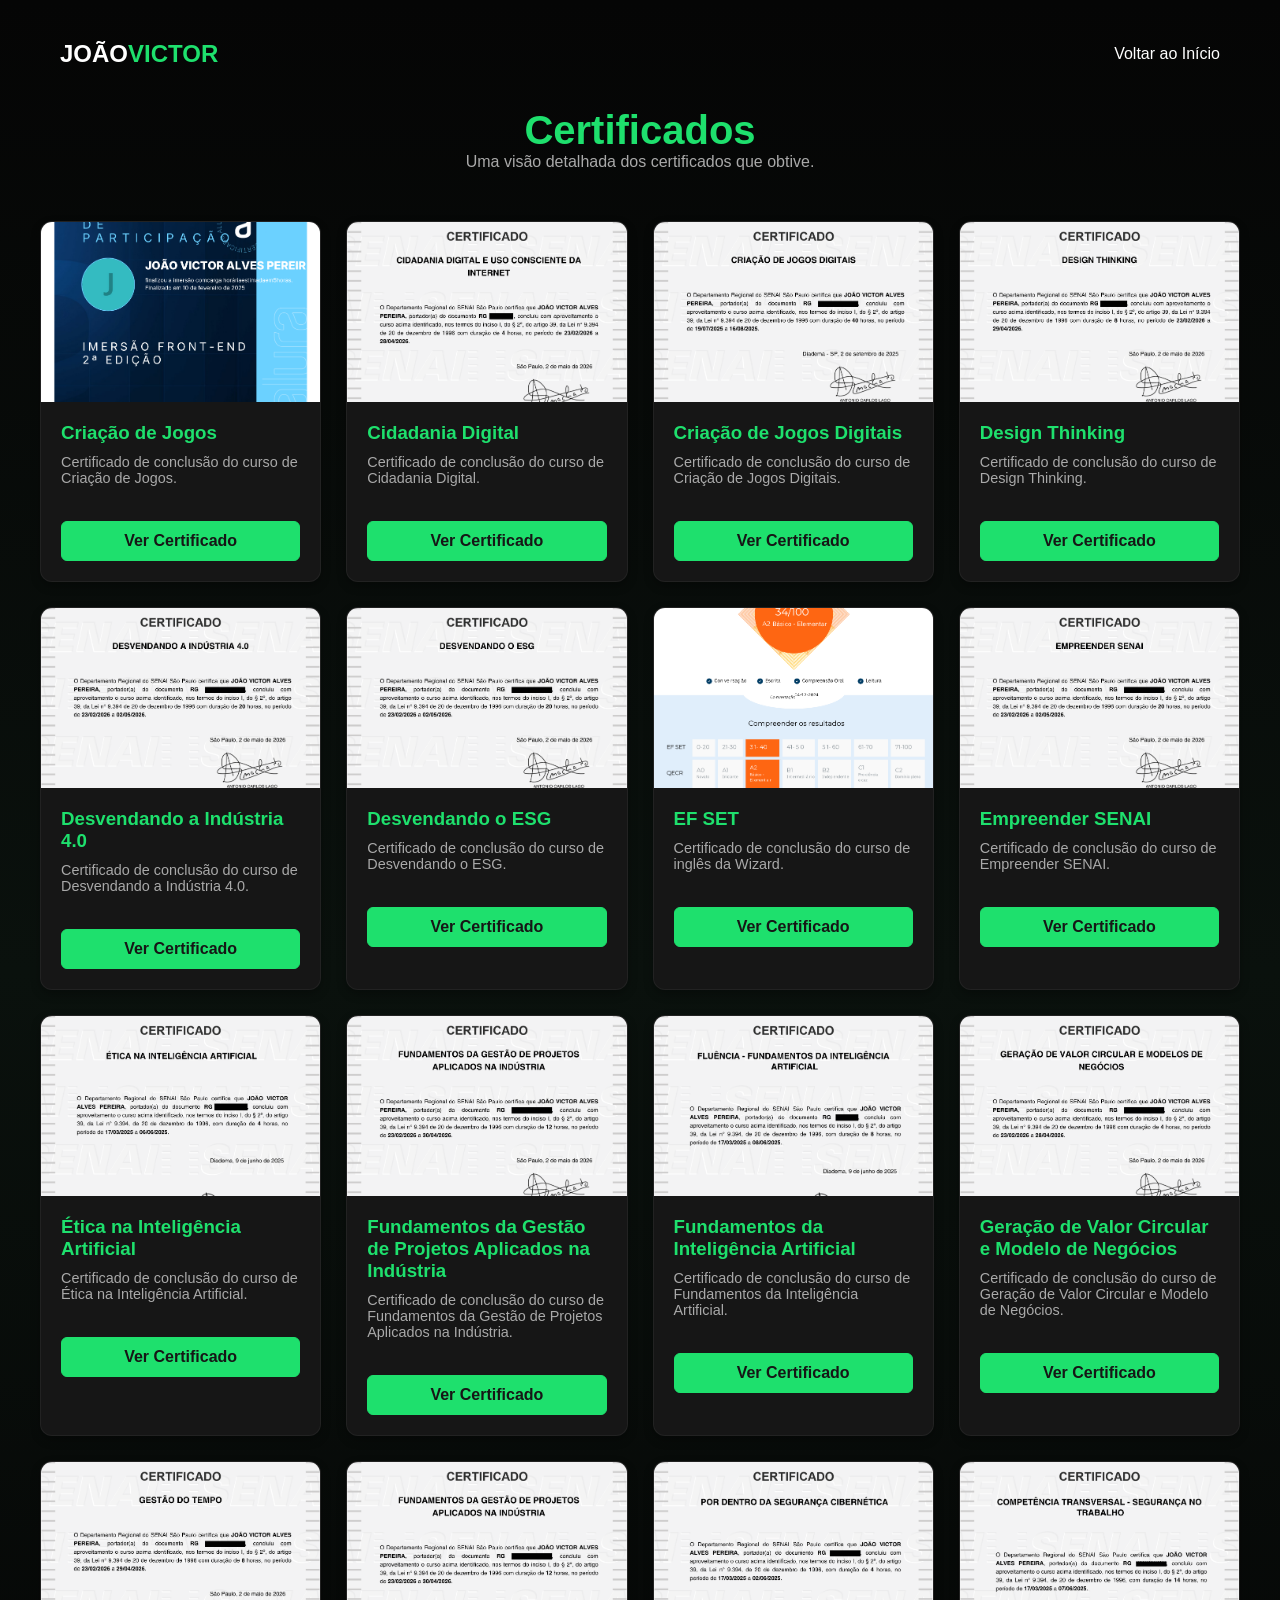
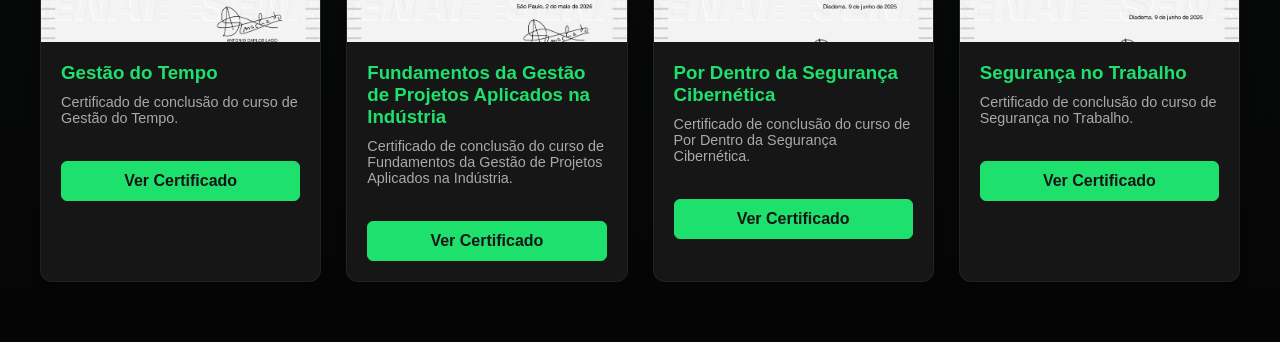
==== commit 0c464703: "ç arrumado" ====
--- a/pages/certificados.html
+++ b/pages/certificados.html
@@ -224,14 +224,14 @@
 
             <div class="certificado-card" data-anime="up">
                 <div class="card-img">
-                    <img src="../assets/IMG/certificados/segurança no trabalho.png" alt="Certificado Segurança no Trabalho">
+                    <img src="../assets/IMG/certificados/seguranca no trabalho.png" alt="Certificado Segurança no Trabalho">
                 </div>
                 <div class="card-body">
                     <h3 style="color: var(--primary); margin-bottom: 10px;">Segurança no Trabalho</h3>
                     <p style="color: var(--text-gray); font-size: 0.9rem; margin-bottom: 15px;">
                         Certificado de conclusão do curso de Segurança no Trabalho.
                     </p>
-                    <a href="../assets/IMG/certificados/segurança no trabalho.png" class="btn-enviar" style="display: block; text-align: center; text-decoration: none; margin-top: 20px;">Ver Certificado</a>
+                    <a href="../assets/IMG/certificados/seguranca no trabalho.png" class="btn-enviar" style="display: block; text-align: center; text-decoration: none; margin-top: 20px;">Ver Certificado</a>
                 </div>
             </div>
 
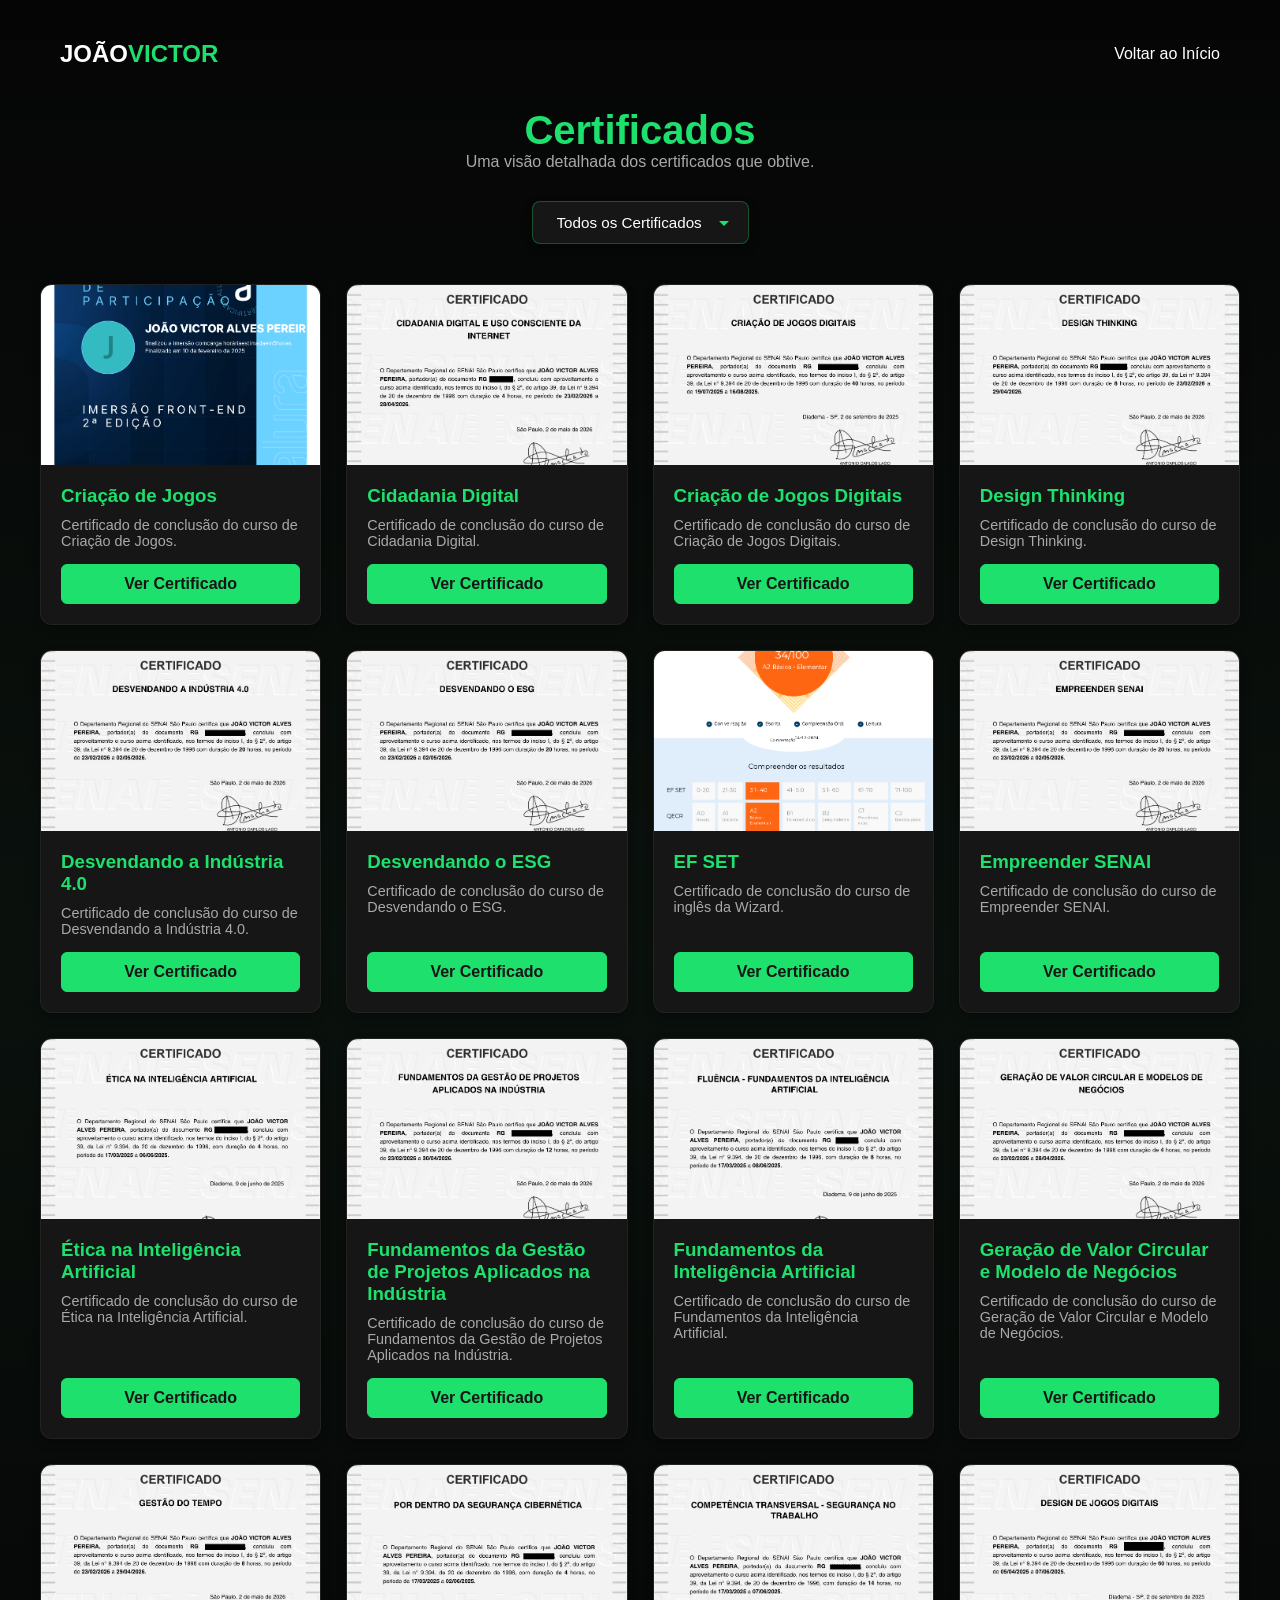
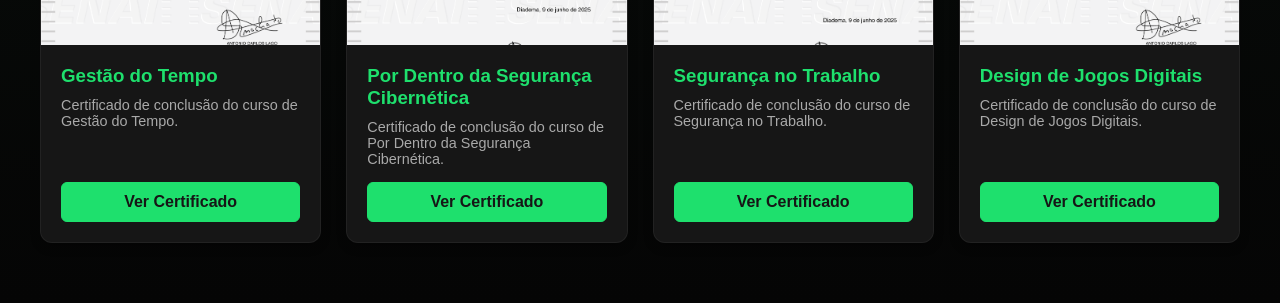
==== commit a88348b2: "certificados finalizados" ====
--- a/pages/certificados.html
+++ b/pages/certificados.html
@@ -3,7 +3,7 @@
 <head>
     <meta charset="UTF-8">
     <meta name="viewport" content="width=device-width, initial-scale=1.0">
-    <title> Certificados | João Victor</title>
+    <title>Certificados | João Victor</title>
     <link rel="stylesheet" href="../assets/css/certificados.css">
 </head>
 <body>
@@ -20,14 +20,24 @@
     <main class="section-container">
         <div class="catalog-header" data-anime="up">
             <h1 class="section-title">Certificados</h1>
-            <p style="text-align: center; color: var(--text-gray); margin-top: -30px; margin-bottom: 50px;">
+            <p style="text-align: center; color: var(--text-gray); margin-top: -30px; margin-bottom: 30px;">
                 Uma visão detalhada dos certificados que obtive.
             </p>
+
+            <!-- Filtro centralizado abaixo do título -->
+            <div class="filtro-container">
+                <select class="filtro-select" id="filtroSelect" onchange="filtrarCertificados()">
+                    <option value="todos">Todos os Certificados</option>
+                    <option value="linguagem">Linguagem</option>
+                    <option value="transversais">Transversais</option>
+                    <option value="presenciais">Presenciais</option>
+                </select>
+            </div>
         </div>
 
         <div class="certificados-grid">
 
-            <div class="certificado-card" data-anime="up">
+            <div class="certificado-card" data-categoria="linguagem" data-anime="up">
                 <div class="card-img">
                     <img src="../assets/IMG/certificados/alura.png" alt="Certificado Alura">
                 </div>
@@ -36,11 +46,11 @@
                     <p style="color: var(--text-gray); font-size: 0.9rem; margin-bottom: 15px;">
                         Certificado de conclusão do curso de Criação de Jogos.
                     </p>
-                    <a href="../assets/IMG/certificados/alura.png" class="btn-enviar" style="display: block; text-align: center; text-decoration: none; margin-top: 20px;">Ver Certificado</a>
-                </div>
-            </div>
-
-            <div class="certificado-card" data-anime="up">
+                    <a href="../assets/IMG/certificados/alura.png" target="_blank" class="btn-enviar" style="display: block; text-align: center; text-decoration: none; margin-top: auto;">Ver Certificado</a>
+                </div>
+            </div>
+
+            <div class="certificado-card" data-categoria="transversais" data-anime="up">
                 <div class="card-img">
                     <img src="../assets/IMG/certificados/cidadania digital.png" alt="Certificado Cidadania Digital">
                 </div>
@@ -49,11 +59,11 @@
                     <p style="color: var(--text-gray); font-size: 0.9rem; margin-bottom: 15px;">
                         Certificado de conclusão do curso de Cidadania Digital.
                     </p>
-                    <a href="../assets/IMG/certificados/cidadania digital.png" class="btn-enviar" style="display: block; text-align: center; text-decoration: none; margin-top: 20px;">Ver Certificado</a>
-                </div>
-            </div>
-
-            <div class="certificado-card" data-anime="up">
+                    <a href="../assets/IMG/certificados/cidadania digital.png" target="_blank" class="btn-enviar" style="display: block; text-align: center; text-decoration: none; margin-top: auto;">Ver Certificado</a>
+                </div>
+            </div>
+
+            <div class="certificado-card" data-categoria="presenciais" data-anime="up">
                 <div class="card-img">
                     <img src="../assets/IMG/certificados/criacao de jogos digitais.png" alt="Certificado Criação de Jogos Digitais">
                 </div>
@@ -62,11 +72,11 @@
                     <p style="color: var(--text-gray); font-size: 0.9rem; margin-bottom: 15px;">
                         Certificado de conclusão do curso de Criação de Jogos Digitais.
                     </p>
-                    <a href="../assets/IMG/certificados/criacao de jogos digitais.png" class="btn-enviar" style="display: block; text-align: center; text-decoration: none; margin-top: 20px;">Ver Certificado</a>
-                </div>
-            </div>
-
-            <div class="certificado-card" data-anime="up">
+                    <a href="../assets/IMG/certificados/criacao de jogos digitais.png" target="_blank" class="btn-enviar" style="display: block; text-align: center; text-decoration: none; margin-top: auto;">Ver Certificado</a>
+                </div>
+            </div>
+
+            <div class="certificado-card" data-categoria="transversais" data-anime="up">
                 <div class="card-img">
                     <img src="../assets/IMG/certificados/design thinking.png" alt="Certificado Design Thinking">
                 </div>
@@ -75,11 +85,11 @@
                     <p style="color: var(--text-gray); font-size: 0.9rem; margin-bottom: 15px;">
                         Certificado de conclusão do curso de Design Thinking.
                     </p>
-                    <a href="../assets/IMG/certificados/design thinking.png" class="btn-enviar" style="display: block; text-align: center; text-decoration: none; margin-top: 20px;">Ver Certificado</a>
-                </div>
-            </div>
-
-            <div class="certificado-card" data-anime="up">
+                    <a href="../assets/IMG/certificados/design thinking.png" target="_blank" class="btn-enviar" style="display: block; text-align: center; text-decoration: none; margin-top: auto;">Ver Certificado</a>
+                </div>
+            </div>
+
+            <div class="certificado-card" data-categoria="transversais" data-anime="up">
                 <div class="card-img">
                     <img src="../assets/IMG/certificados/desvendando a industria 4.0.png" alt="Certificado Desvendando a Indústria 4.0">
                 </div>
@@ -88,11 +98,11 @@
                     <p style="color: var(--text-gray); font-size: 0.9rem; margin-bottom: 15px;">
                         Certificado de conclusão do curso de Desvendando a Indústria 4.0.
                     </p>
-                    <a href="../assets/IMG/certificados/desvendando a industria 4.0.png" class="btn-enviar" style="display: block; text-align: center; text-decoration: none; margin-top: 20px;">Ver Certificado</a>
-                </div>
-            </div>
-
-            <div class="certificado-card" data-anime="up">
+                    <a href="../assets/IMG/certificados/desvendando a industria 4.0.png" target="_blank" class="btn-enviar" style="display: block; text-align: center; text-decoration: none; margin-top: auto;">Ver Certificado</a>
+                </div>
+            </div>
+
+            <div class="certificado-card" data-categoria="transversais" data-anime="up">
                 <div class="card-img">
                     <img src="../assets/IMG/certificados/desvendando o esg.png" alt="Certificado Desvendando o ESG">
                 </div>
@@ -101,11 +111,11 @@
                     <p style="color: var(--text-gray); font-size: 0.9rem; margin-bottom: 15px;">
                         Certificado de conclusão do curso de Desvendando o ESG.
                     </p>
-                    <a href="../assets/IMG/certificados/desvendando o esg.png" class="btn-enviar" style="display: block; text-align: center; text-decoration: none; margin-top: 20px;">Ver Certificado</a>
-                </div>
-            </div>
-
-            <div class="certificado-card" data-anime="up">
+                    <a href="../assets/IMG/certificados/desvendando o esg.png" target="_blank" class="btn-enviar" style="display: block; text-align: center; text-decoration: none; margin-top: auto;">Ver Certificado</a>
+                </div>
+            </div>
+
+            <div class="certificado-card" data-categoria="linguagem" data-anime="up">
                 <div class="card-img">
                     <img src="../assets/IMG/certificados/ef set.png" alt="Certificado EF SET">
                 </div>
@@ -114,11 +124,11 @@
                     <p style="color: var(--text-gray); font-size: 0.9rem; margin-bottom: 15px;">
                         Certificado de conclusão do curso de inglês da Wizard.
                     </p>
-                    <a href="../assets/IMG/certificados/ef set.png" class="btn-enviar" style="display: block; text-align: center; text-decoration: none; margin-top: 20px;">Ver Certificado</a>
-                </div>
-            </div>
-
-            <div class="certificado-card" data-anime="up">
+                    <a href="../assets/IMG/certificados/ef set.png" target="_blank" class="btn-enviar" style="display: block; text-align: center; text-decoration: none; margin-top: auto;">Ver Certificado</a>
+                </div>
+            </div>
+
+            <div class="certificado-card" data-categoria="transversais" data-anime="up">
                 <div class="card-img">
                     <img src="../assets/IMG/certificados/empreender senai.png" alt="Certificado Empreender SENAI">
                 </div>
@@ -127,11 +137,11 @@
                     <p style="color: var(--text-gray); font-size: 0.9rem; margin-bottom: 15px;">
                         Certificado de conclusão do curso de Empreender SENAI.
                     </p>
-                    <a href="../assets/IMG/certificados/empreender senai.png" class="btn-enviar" style="display: block; text-align: center; text-decoration: none; margin-top: 20px;">Ver Certificado</a>
-                </div>
-            </div>
-
-            <div class="certificado-card" data-anime="up">
+                    <a href="../assets/IMG/certificados/empreender senai.png" target="_blank" class="btn-enviar" style="display: block; text-align: center; text-decoration: none; margin-top: auto;">Ver Certificado</a>
+                </div>
+            </div>
+
+            <div class="certificado-card" data-categoria="transversais" data-anime="up">
                 <div class="card-img">
                     <img src="../assets/IMG/certificados/etica na inteligencia artificial.png" alt="Certificado Ética na Inteligência Artificial">
                 </div>
@@ -140,11 +150,11 @@
                     <p style="color: var(--text-gray); font-size: 0.9rem; margin-bottom: 15px;">
                         Certificado de conclusão do curso de Ética na Inteligência Artificial.
                     </p>
-                    <a href="../assets/IMG/certificados/etica na inteligencia artificial.png" class="btn-enviar" style="display: block; text-align: center; text-decoration: none; margin-top: 20px;">Ver Certificado</a>
-                </div>
-            </div>
-
-            <div class="certificado-card" data-anime="up">
+                    <a href="../assets/IMG/certificados/etica na inteligencia artificial.png" target="_blank" class="btn-enviar" style="display: block; text-align: center; text-decoration: none; margin-top: auto;">Ver Certificado</a>
+                </div>
+            </div>
+
+            <div class="certificado-card" data-categoria="transversais" data-anime="up">
                 <div class="card-img">
                     <img src="../assets/IMG/certificados/fundamentos da gestão de projetos aplicados na industria.png" alt="Certificado Fundamentos da Gestão de Projetos Aplicados na Indústria">
                 </div>
@@ -153,11 +163,11 @@
                     <p style="color: var(--text-gray); font-size: 0.9rem; margin-bottom: 15px;">
                         Certificado de conclusão do curso de Fundamentos da Gestão de Projetos Aplicados na Indústria.
                     </p>
-                    <a href="../assets/IMG/certificados/fundamentos da gestão de projetos aplicados na industria.png" class="btn-enviar" style="display: block; text-align: center; text-decoration: none; margin-top: 20px;">Ver Certificado</a>
-                </div>
-            </div>
-
-            <div class="certificado-card" data-anime="up">
+                    <a href="../assets/IMG/certificados/fundamentos da gestão de projetos aplicados na industria.png" target="_blank" class="btn-enviar" style="display: block; text-align: center; text-decoration: none; margin-top: auto;">Ver Certificado</a>
+                </div>
+            </div>
+
+            <div class="certificado-card" data-categoria="transversais" data-anime="up">
                 <div class="card-img">
                     <img src="../assets/IMG/certificados/fundamentos da inteligencia artificial.png" alt="Certificado Fundamentos da Inteligência Artificial">
                 </div>
@@ -166,11 +176,11 @@
                     <p style="color: var(--text-gray); font-size: 0.9rem; margin-bottom: 15px;">
                         Certificado de conclusão do curso de Fundamentos da Inteligência Artificial.
                     </p>
-                    <a href="../assets/IMG/certificados/fundamentos da inteligencia artificial.png" class="btn-enviar" style="display: block; text-align: center; text-decoration: none; margin-top: 20px;">Ver Certificado</a>
-                </div>
-            </div>
-
-            <div class="certificado-card" data-anime="up">
+                    <a href="../assets/IMG/certificados/fundamentos da inteligencia artificial.png" target="_blank" class="btn-enviar" style="display: block; text-align: center; text-decoration: none; margin-top: auto;">Ver Certificado</a>
+                </div>
+            </div>
+
+            <div class="certificado-card" data-categoria="transversais" data-anime="up">
                 <div class="card-img">
                     <img src="../assets/IMG/certificados/geração de valior circular e modelo de negocios.png" alt="Certificado Geração de Valor Circular e Modelo de Negócios">
                 </div>
@@ -179,11 +189,11 @@
                     <p style="color: var(--text-gray); font-size: 0.9rem; margin-bottom: 15px;">
                         Certificado de conclusão do curso de Geração de Valor Circular e Modelo de Negócios.
                     </p>
-                    <a href="../assets/IMG/certificados/geração de valior circular e modelo de negocios.png" class="btn-enviar" style="display: block; text-align: center; text-decoration: none; margin-top: 20px;">Ver Certificado</a>
-                </div>
-            </div>
-
-            <div class="certificado-card" data-anime="up">
+                    <a href="../assets/IMG/certificados/geração de valior circular e modelo de negocios.png" target="_blank" class="btn-enviar" style="display: block; text-align: center; text-decoration: none; margin-top: auto;">Ver Certificado</a>
+                </div>
+            </div>
+
+            <div class="certificado-card" data-categoria="transversais" data-anime="up">
                 <div class="card-img">
                     <img src="../assets/IMG/certificados/gestao do tempo.png" alt="Certificado Gestão do Tempo">
                 </div>
@@ -192,24 +202,11 @@
                     <p style="color: var(--text-gray); font-size: 0.9rem; margin-bottom: 15px;">
                         Certificado de conclusão do curso de Gestão do Tempo.
                     </p>
-                    <a href="../assets/IMG/certificados/gestao do tempo.png" class="btn-enviar" style="display: block; text-align: center; text-decoration: none; margin-top: 20px;">Ver Certificado</a>
-                </div>
-            </div>
-
-            <div class="certificado-card" data-anime="up">
-                <div class="card-img">
-                    <img src="../assets/IMG/certificados/fundamentos da gestão de projetos aplicados na industria.png" alt="Certificado Fundamentos da Gestão de Projetos Aplicados na Indústria">
-                </div>
-                <div class="card-body">
-                    <h3 style="color: var(--primary); margin-bottom: 10px;">Fundamentos da Gestão de Projetos Aplicados na Indústria</h3>
-                    <p style="color: var(--text-gray); font-size: 0.9rem; margin-bottom: 15px;">
-                        Certificado de conclusão do curso de Fundamentos da Gestão de Projetos Aplicados na Indústria.
-                    </p>
-                    <a href="../assets/IMG/certificados/fundamentos da gestão de projetos aplicados na industria.png" class="btn-enviar" style="display: block; text-align: center; text-decoration: none; margin-top: 20px;">Ver Certificado</a>
-                </div>
-            </div>
-
-            <div class="certificado-card" data-anime="up">
+                    <a href="../assets/IMG/certificados/gestao do tempo.png" target="_blank" class="btn-enviar" style="display: block; text-align: center; text-decoration: none; margin-top: auto;">Ver Certificado</a>
+                </div>
+            </div>
+
+            <div class="certificado-card" data-categoria="transversais" data-anime="up">
                 <div class="card-img">
                     <img src="../assets/IMG/certificados/por dentro da segurançca cibernetica.png" alt="Certificado Por Dentro da Segurança Cibernética">
                 </div>
@@ -218,11 +215,11 @@
                     <p style="color: var(--text-gray); font-size: 0.9rem; margin-bottom: 15px;">
                         Certificado de conclusão do curso de Por Dentro da Segurança Cibernética.
                     </p>
-                    <a href="../assets/IMG/certificados/por dentro da segurançca cibernetica.png" class="btn-enviar" style="display: block; text-align: center; text-decoration: none; margin-top: 20px;">Ver Certificado</a>
-                </div>
-            </div>
-
-            <div class="certificado-card" data-anime="up">
+                    <a href="../assets/IMG/certificados/por dentro da segurançca cibernetica.png" target="_blank" class="btn-enviar" style="display: block; text-align: center; text-decoration: none; margin-top: auto;">Ver Certificado</a>
+                </div>
+            </div>
+
+            <div class="certificado-card" data-categoria="transversais" data-anime="up">
                 <div class="card-img">
                     <img src="../assets/IMG/certificados/seguranca no trabalho.png" alt="Certificado Segurança no Trabalho">
                 </div>
@@ -231,10 +228,42 @@
                     <p style="color: var(--text-gray); font-size: 0.9rem; margin-bottom: 15px;">
                         Certificado de conclusão do curso de Segurança no Trabalho.
                     </p>
-                    <a href="../assets/IMG/certificados/seguranca no trabalho.png" class="btn-enviar" style="display: block; text-align: center; text-decoration: none; margin-top: 20px;">Ver Certificado</a>
+                    <a href="../assets/IMG/certificados/seguranca no trabalho.png" target="_blank" class="btn-enviar" style="display: block; text-align: center; text-decoration: none; margin-top: auto;">Ver Certificado</a>
+                </div>
+            </div>
+
+            <div class="certificado-card" data-categoria="presenciais" data-anime="up">
+                <div class="card-img">
+                    <img src="../assets/IMG/certificados/design de jogos digitais.png" alt="Certificado Design de Jogos Digitais">
+                </div>
+                <div class="card-body">
+                    <h3 style="color: var(--primary); margin-bottom: 10px;">Design de Jogos Digitais</h3>
+                    <p style="color: var(--text-gray); font-size: 0.9rem; margin-bottom: 15px;">
+                        Certificado de conclusão do curso de Design de Jogos Digitais.
+                    </p>
+                    <a href="../assets/IMG/certificados/design de jogos digitais.png" target="_blank" class="btn-enviar" style="display: block; text-align: center; text-decoration: none; margin-top: auto;">Ver Certificado</a>
                 </div>
             </div>
 
         </div>
+    </main>
+
+    <!-- Script para executar a filtragem JS -->
+    <script>
+        function filtrarCertificados() {
+            const filtro = document.getElementById('filtroSelect').value.toLowerCase();
+            const cards = document.querySelectorAll('.certificado-card');
+
+            cards.forEach(card => {
+                const categoria = card.getAttribute('data-categoria');
+                
+                if (filtro === 'todos' || categoria === filtro) {
+                    card.classList.remove('escondido');
+                } else {
+                    card.classList.add('escondido');
+                }
+            });
+        }
+    </script>
 </body>
 </html>
--- a/assets/css/certificados.css
+++ b/assets/css/certificados.css
@@ -21,6 +21,9 @@
   overflow-x: hidden;
 }
 
+/* ============================================================
+   HEADER & NAVEGAÇÃO
+   ============================================================ */
 .header-container {
   text-align: center;
   padding: 40px 20px 20px;
@@ -59,6 +62,52 @@
   color: var(--primary);
 }
 
+/* ============================================================
+   ESTILOS DO FILTRO DE CERTIFICADOS
+   ============================================================ */
+.filtro-container {
+  display: flex;
+  justify-content: center;
+  margin: 25px 0 40px;
+}
+
+.filtro-select {
+  background-color: var(--card-bg);
+  color: var(--white);
+  border: 1px solid rgba(30, 224, 109, 0.3);
+  padding: 12px 24px;
+  font-size: 0.95rem;
+  font-family: inherit;
+  font-weight: 500;
+  border-radius: 8px;
+  cursor: pointer;
+  outline: none;
+  transition: var(--transition);
+  box-shadow: 0 4px 10px rgba(0, 0, 0, 0.4);
+  appearance: none; /* Remove seta padrão do navegador */
+  -webkit-appearance: none;
+  -moz-appearance: none;
+  background-image: url("data:image/svg+xml;utf8,<svg fill='%231ee06d' height='24' viewBox='0 0 24 24' width='24' xmlns='http://www.w3.org/2000/svg'><path d='M7 10l5 5 5-5z'/></svg>");
+  background-repeat: no-repeat;
+  background-position: right 12px center;
+  padding-right: 45px;
+}
+
+.filtro-select:hover,
+.filtro-select:focus {
+  border-color: var(--primary);
+  box-shadow: 0 0 15px rgba(30, 224, 109, 0.3);
+}
+
+.filtro-select option {
+  background-color: #121212;
+  color: var(--white);
+  padding: 10px;
+}
+
+/* ============================================================
+   SEÇÃO & GRID DE CARDS
+   ============================================================ */
 .section-container {
   padding: 20px 20px 60px;
 }   
@@ -78,21 +127,31 @@
   margin: 0 auto;
 }
 
+/* Padronização dos Cards para Filtragem */
 .certificado-card {
   background: var(--card-bg);
   border-radius: 12px;
   overflow: hidden;
   border: 1px solid rgba(255, 255, 255, 0.05);
   box-shadow: 0 4px 10px rgba(0, 0, 0, 0.3);
-  transition: transform var(--transition), box-shadow var(--transition);
+  transition: transform var(--transition), box-shadow var(--transition), border-color var(--transition), opacity 0.3s ease, scale 0.3s ease;
   display: flex;
   flex-direction: column;
+  opacity: 1;
+  scale: 1;
 }
 
 .certificado-card:hover {
   transform: translateY(-8px);
   box-shadow: 0 8px 20px rgba(30, 224, 109, 0.2);
   border-color: rgba(30, 224, 109, 0.3);
+}
+
+/* Classe utilitária para esconder cards com animação */
+.certificado-card.escondido {
+  display: none !important;
+  opacity: 0;
+  scale: 0.95;
 }
 
 .card-img img {
@@ -116,10 +175,12 @@
   padding: 10px 15px;
   border-radius: 6px;
   font-weight: 600;
+  margin-top: auto; /* Mantém o botão sempre no rodapé do card */
   transition: var(--transition);
 }
 
 .btn-enviar:hover {
   background: var(--primary);
   color: #050505;
+  box-shadow: 0 0 10px rgba(30, 224, 109, 0.4);
 }
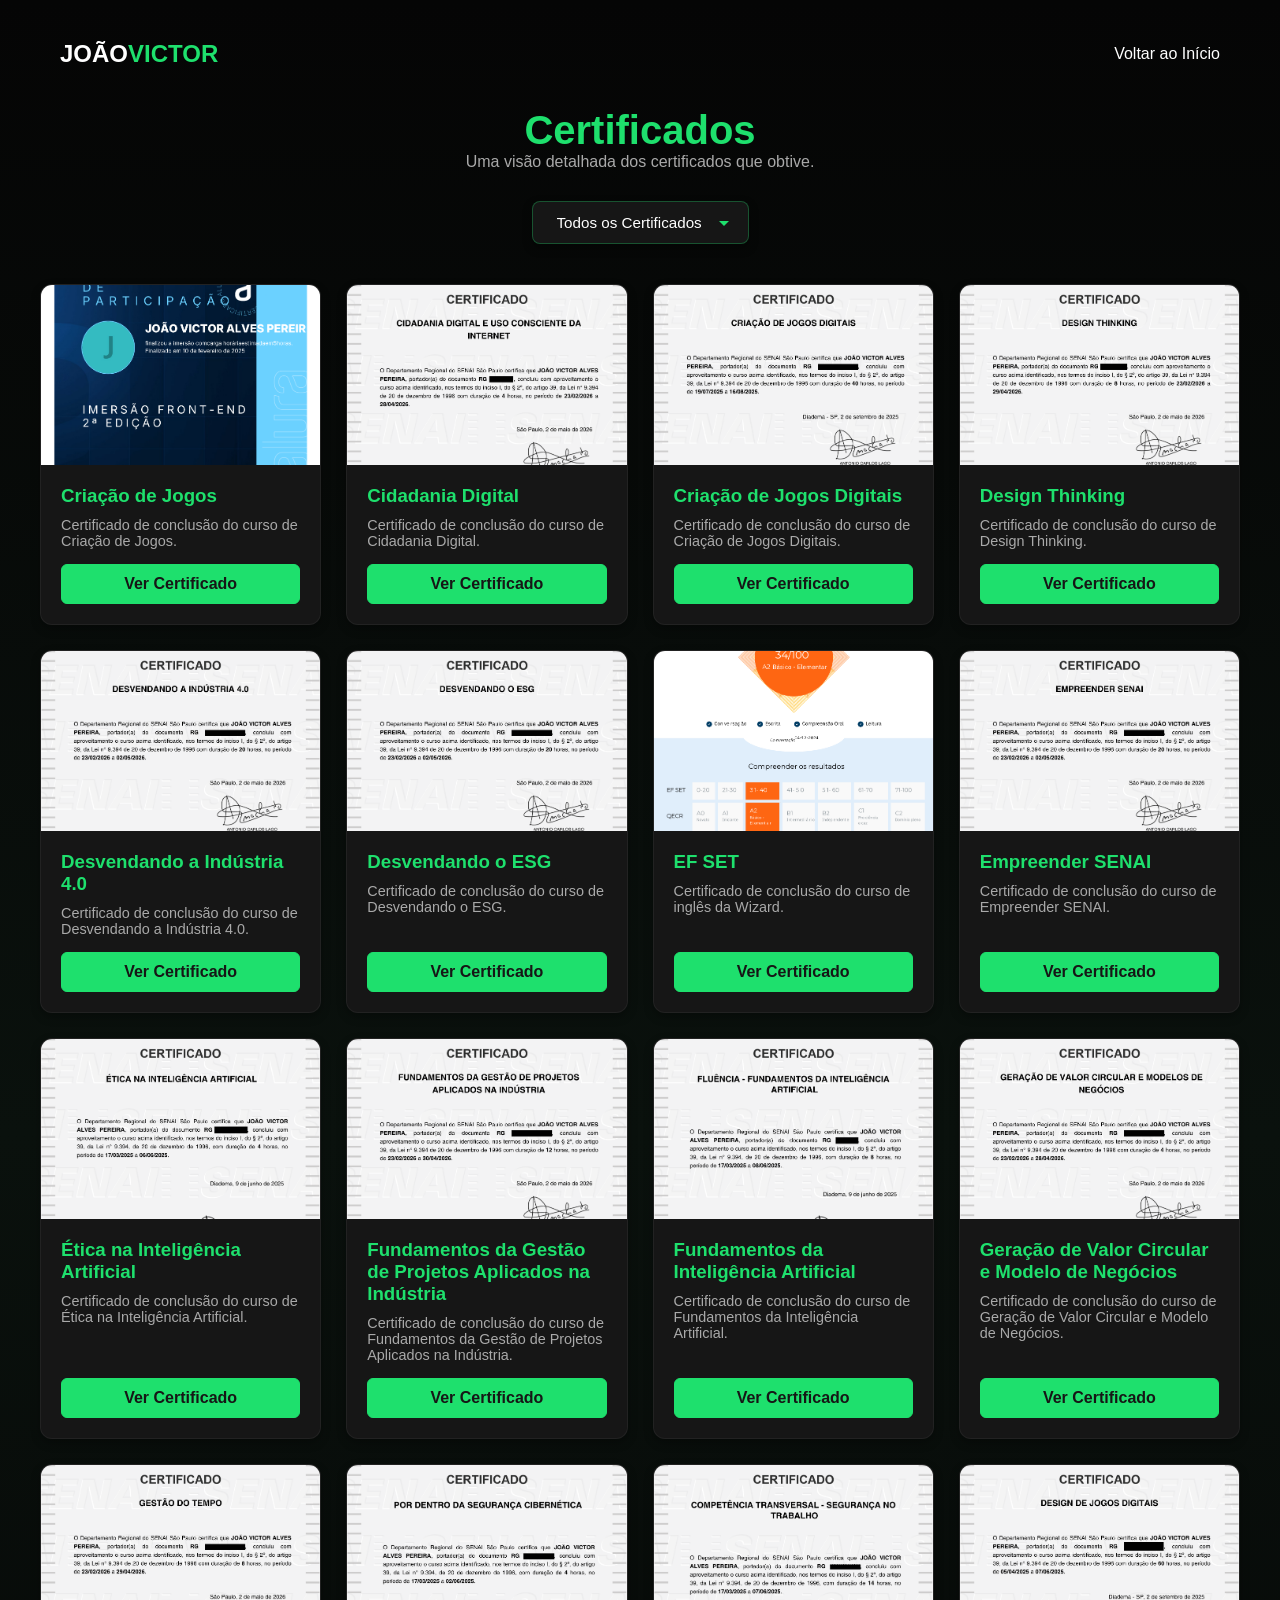
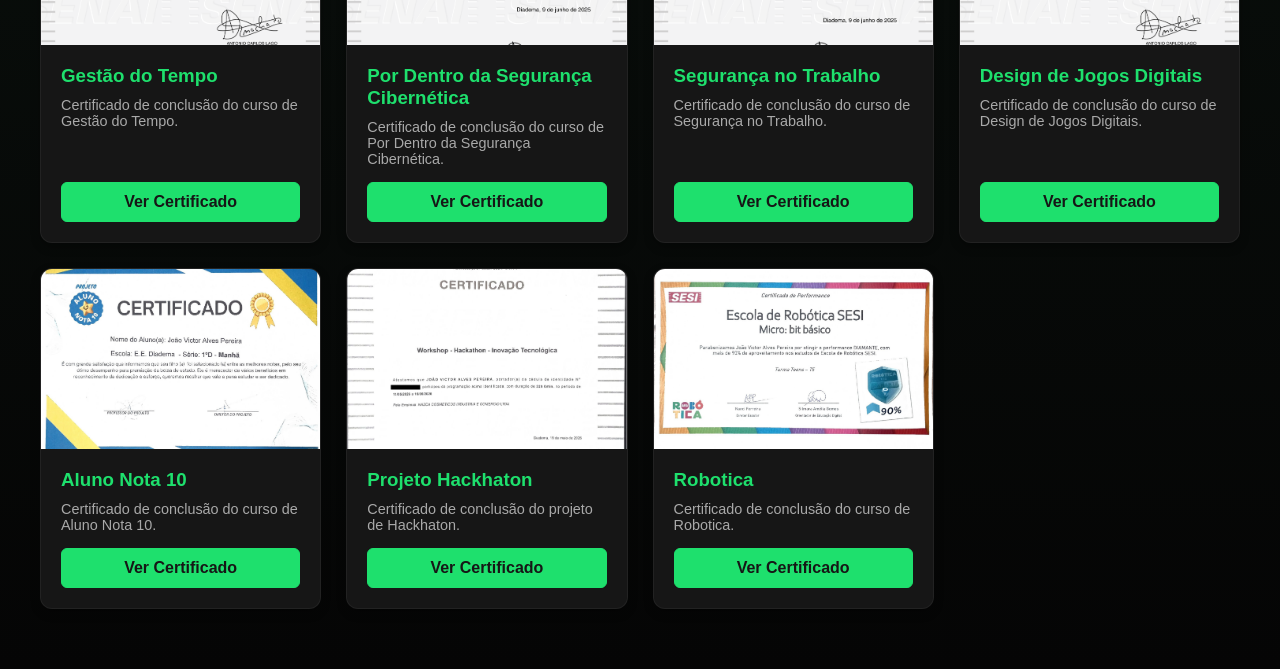
==== commit ee0ac53d: "adicionado tres certifiados" ====
--- a/pages/certificados.html
+++ b/pages/certificados.html
@@ -31,6 +31,7 @@
                     <option value="linguagem">Linguagem</option>
                     <option value="transversais">Transversais</option>
                     <option value="presenciais">Presenciais</option>
+                    <option value="fisicos">Fisicos</option>
                 </select>
             </div>
         </div>
@@ -242,6 +243,45 @@
                         Certificado de conclusão do curso de Design de Jogos Digitais.
                     </p>
                     <a href="../assets/IMG/certificados/design de jogos digitais.png" target="_blank" class="btn-enviar" style="display: block; text-align: center; text-decoration: none; margin-top: auto;">Ver Certificado</a>
+                </div>
+            </div>
+
+            <div class="certificado-card" data-categoria="presenciais" data-anime="up">
+                <div class="card-img">
+                    <img src="../assets/IMG/certificados/aluno nota 10.png" alt="Certificado Aluno Nota 10">
+                </div>
+                <div class="card-body">
+                    <h3 style="color: var(--primary); margin-bottom: 10px;">Aluno Nota 10</h3>
+                    <p style="color: var(--text-gray); font-size: 0.9rem; margin-bottom: 15px;">
+                        Certificado de conclusão do curso de Aluno Nota 10.
+                    </p>
+                    <a href="../assets/IMG/certificados/aluno nota 10.png" target="_blank" class="btn-enviar" style="display: block; text-align: center; text-decoration: none; margin-top: auto;">Ver Certificado</a>
+                </div>
+            </div>
+
+            <div class="certificado-card" data-categoria="fisicos" data-anime="up">
+                <div class="card-img">
+                    <img src="../assets/IMG/certificados/certificado hackhaton.png" alt="Certificado projeto hackhaton">
+                </div>
+                <div class="card-body">
+                    <h3 style="color: var(--primary); margin-bottom: 10px;">Projeto Hackhaton</h3>
+                    <p style="color: var(--text-gray); font-size: 0.9rem; margin-bottom: 15px;">
+                        Certificado de conclusão do projeto de Hackhaton.
+                    </p>
+                    <a href="../assets/IMG/certificados/certificado hackhaton.png" target="_blank" class="btn-enviar" style="display: block; text-align: center; text-decoration: none; margin-top: auto;">Ver Certificado</a>
+                </div>
+            </div>
+
+            <div class="certificado-card" data-categoria="presenciais" data-anime="up">
+                <div class="card-img">
+                    <img src="../assets/IMG/certificados/Robotica.png" alt="Certificado Robotica">
+                </div>
+                <div class="card-body">
+                    <h3 style="color: var(--primary); margin-bottom: 10px;">Robotica</h3>
+                    <p style="color: var(--text-gray); font-size: 0.9rem; margin-bottom: 15px;">
+                        Certificado de conclusão do curso de Robotica.
+                    </p>
+                    <a href="../assets/IMG/certificados/Robotica.png" target="_blank" class="btn-enviar" style="display: block; text-align: center; text-decoration: none; margin-top: auto;">Ver Certificado</a>
                 </div>
             </div>
 
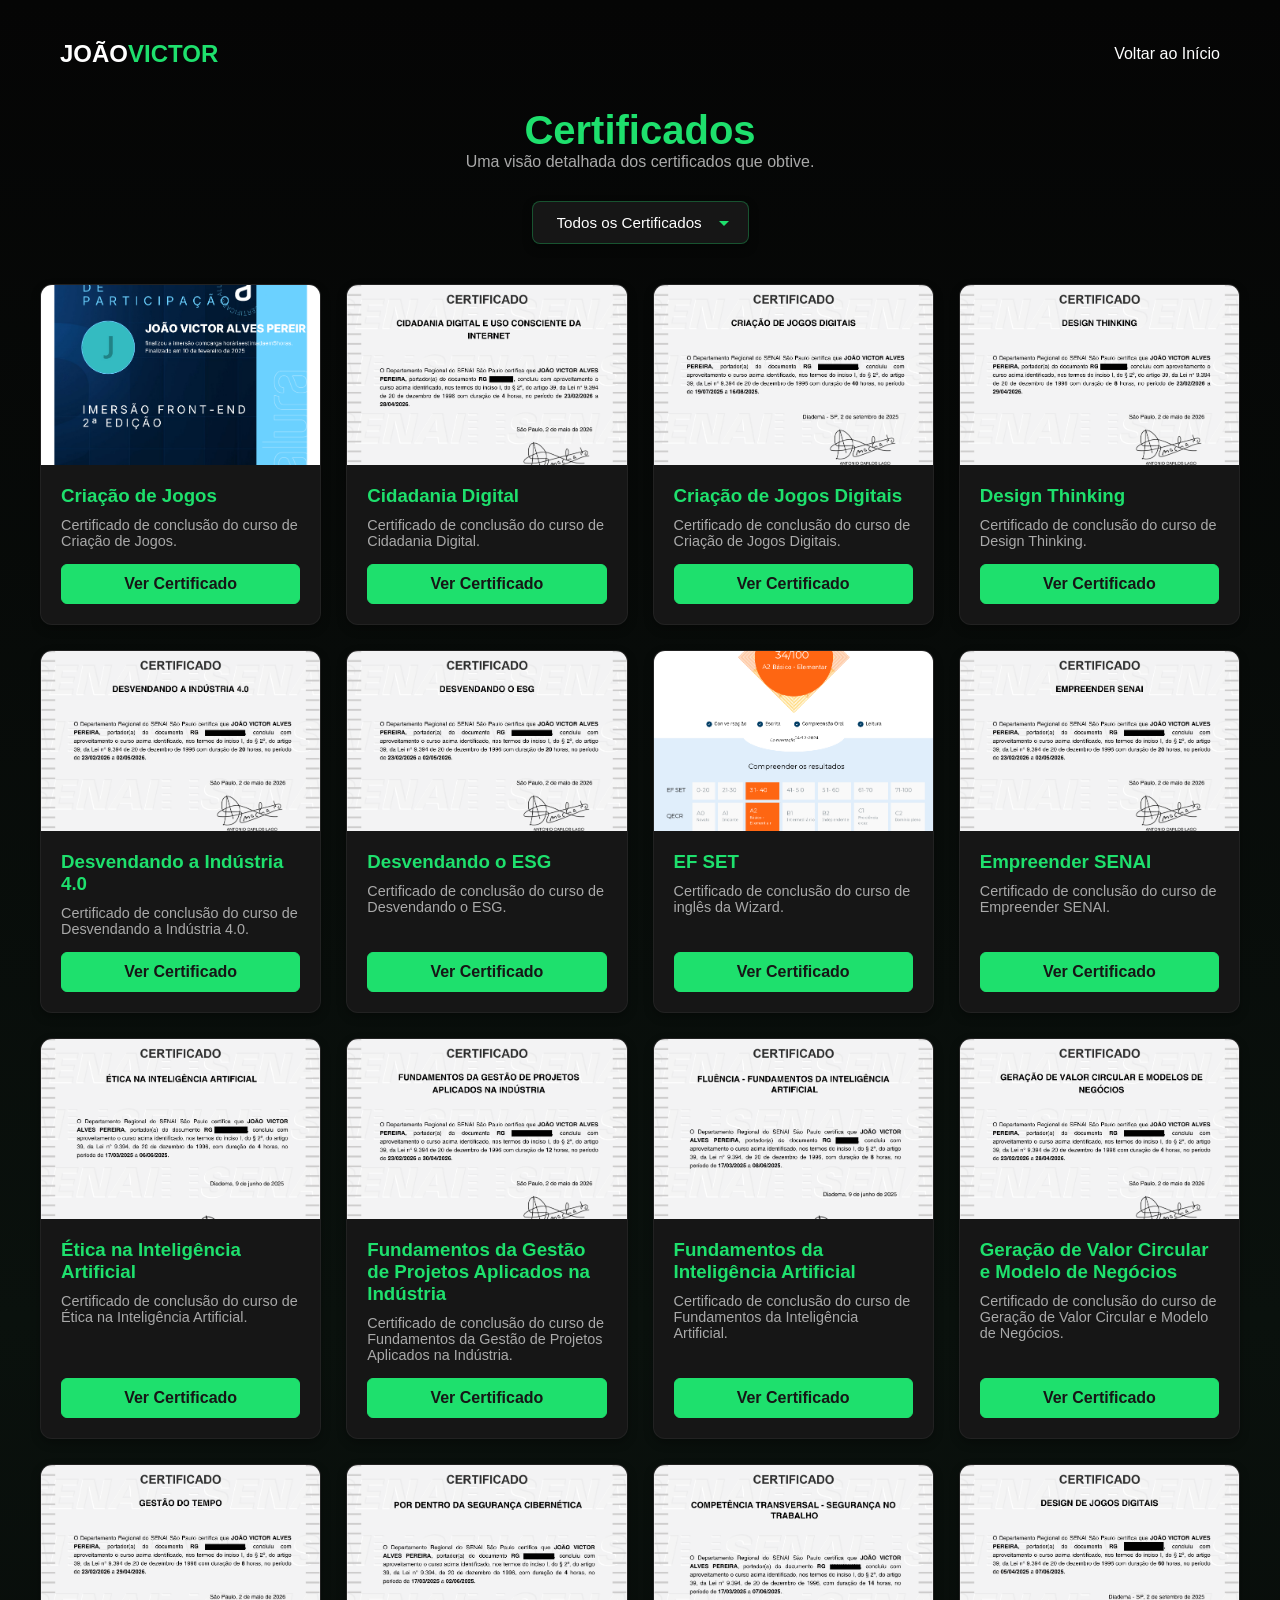
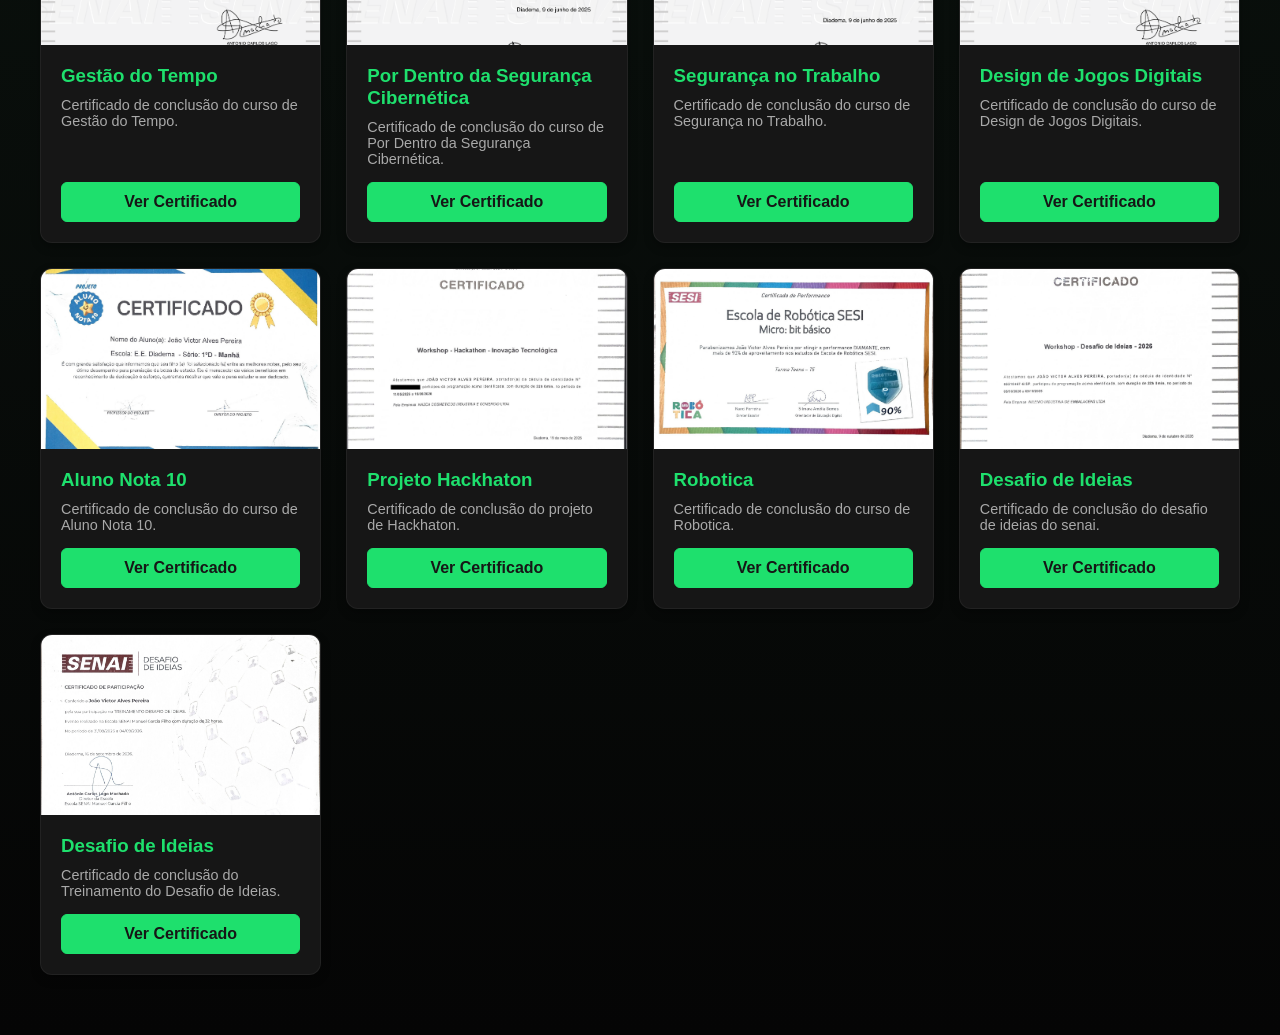
==== commit 6e802029: "adicionados dois novos cerftificados" ====
--- a/pages/certificados.html
+++ b/pages/certificados.html
@@ -285,6 +285,32 @@
                 </div>
             </div>
 
+            <div class="certificado-card" data-categoria="presenciais" data-anime="up">
+                <div class="card-img">
+                    <img src="../assets/IMG/certificados/certificado_desafio_de_ideias.jpg" alt="Certificado Desafio de Ideias">
+                </div>
+                <div class="card-body">
+                    <h3 style="color: var(--primary); margin-bottom: 10px;">Desafio de Ideias</h3>
+                    <p style="color: var(--text-gray); font-size: 0.9rem; margin-bottom: 15px;">
+                        Certificado de conclusão do desafio de ideias do senai.
+                    </p>
+                    <a href="../assets/IMG/certificados/certificado_desafio_de_ideias.jpg" target="_blank" class="btn-enviar" style="display: block; text-align: center; text-decoration: none; margin-top: auto;">Ver Certificado</a>
+                </div>
+            </div>
+
+            <div class="certificado-card" data-categoria="presenciais" data-anime="up">
+                <div class="card-img">
+                    <img src="../assets/IMG/certificados/treinamento_desafio_de_ideias.jpg" alt="Certificado Desafio de Ideias">
+                </div>
+                <div class="card-body">
+                    <h3 style="color: var(--primary); margin-bottom: 10px;">Desafio de Ideias</h3>
+                    <p style="color: var(--text-gray); font-size: 0.9rem; margin-bottom: 15px;">
+                        Certificado de conclusão do Treinamento do Desafio de Ideias.
+                    </p>
+                    <a href="../assets/IMG/certificados/treinamento_desafio_de_ideias.jpg" target="_blank" class="btn-enviar" style="display: block; text-align: center; text-decoration: none; margin-top: auto;">Ver Certificado</a>
+                </div>
+            </div>
+
         </div>
     </main>
 
